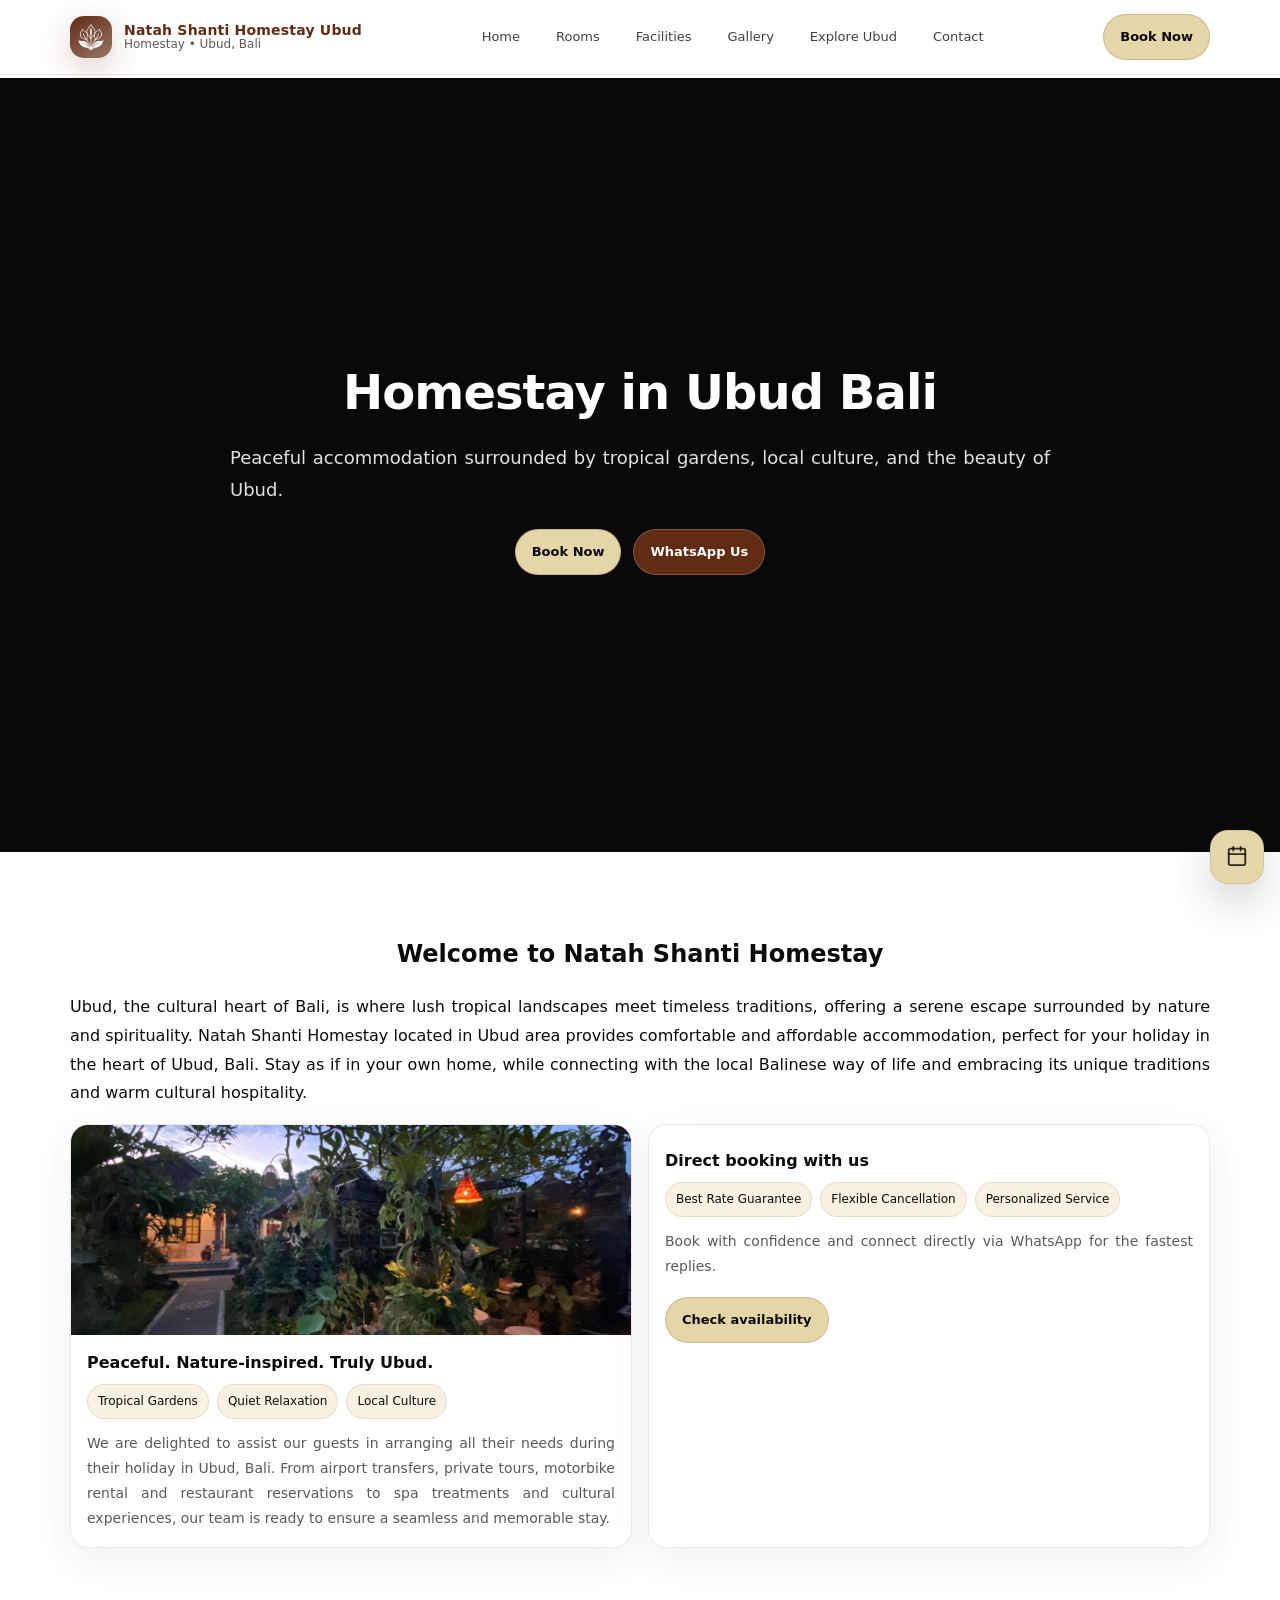
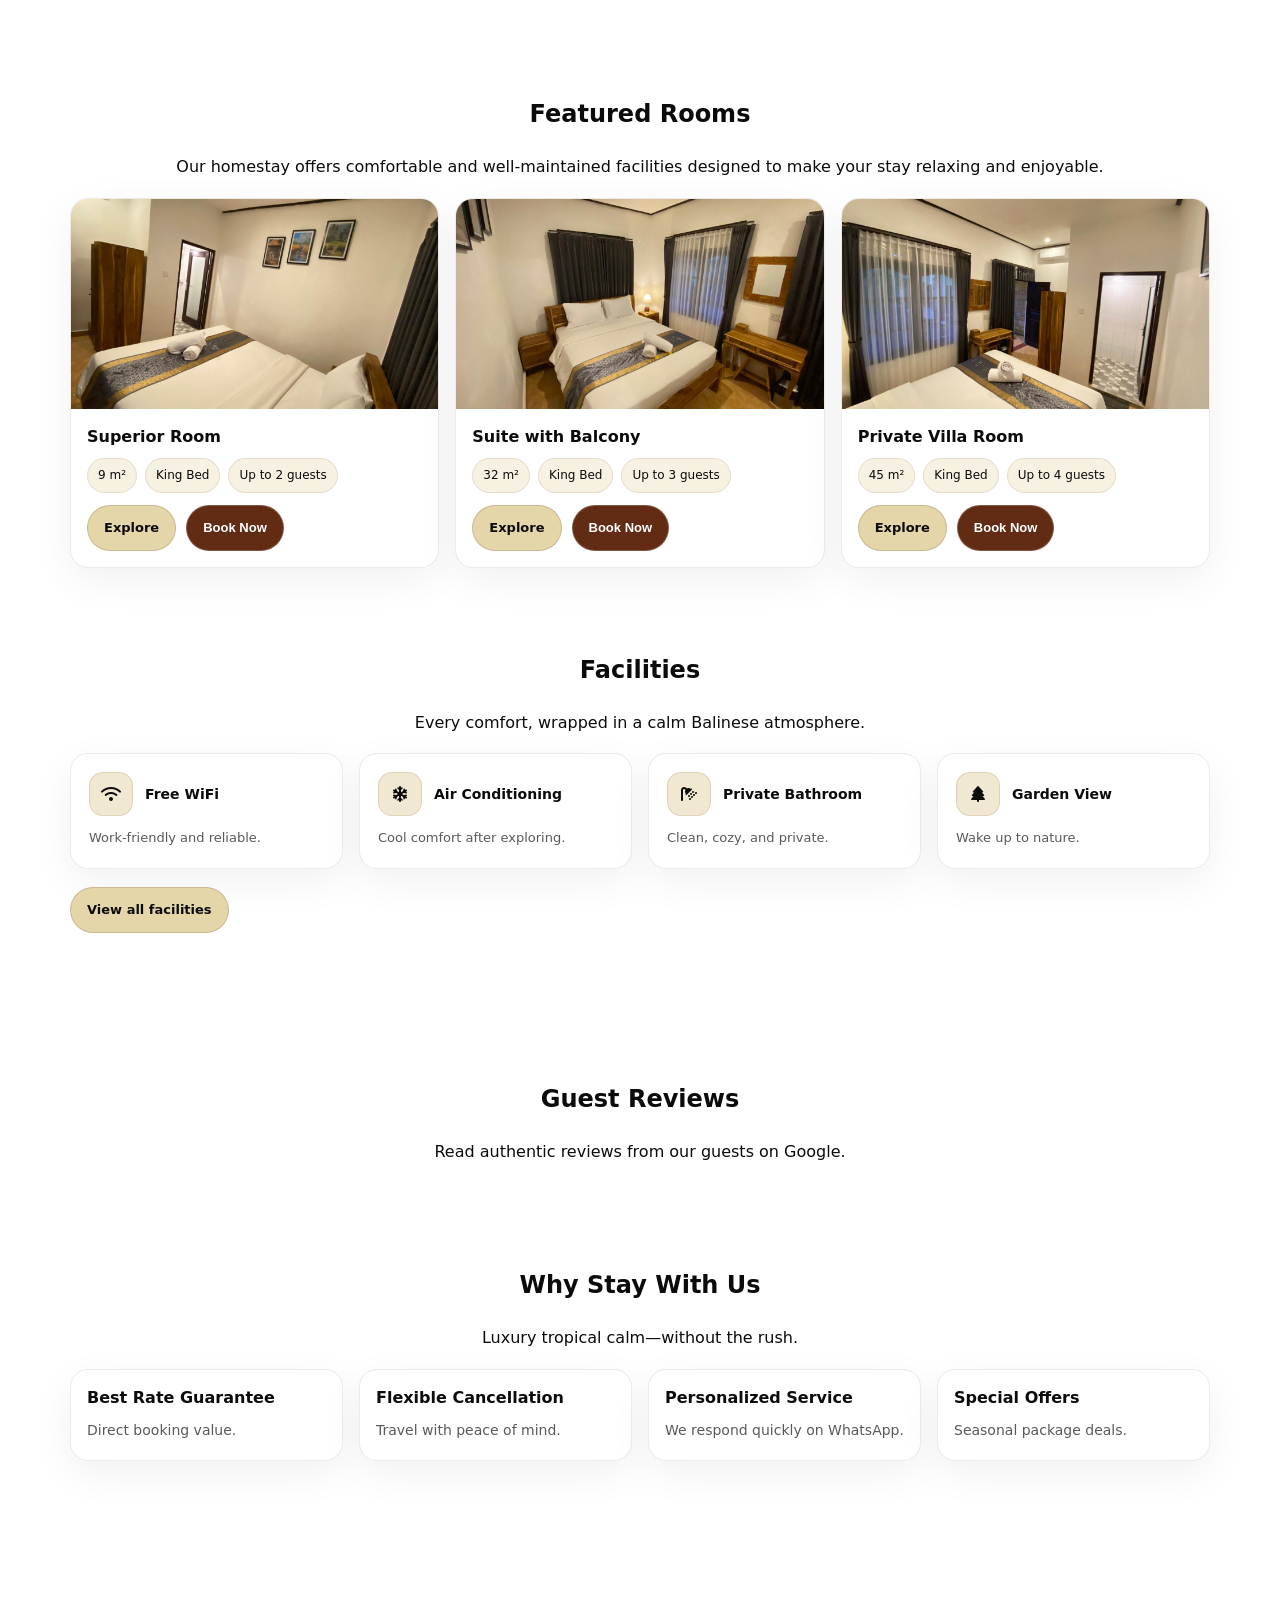
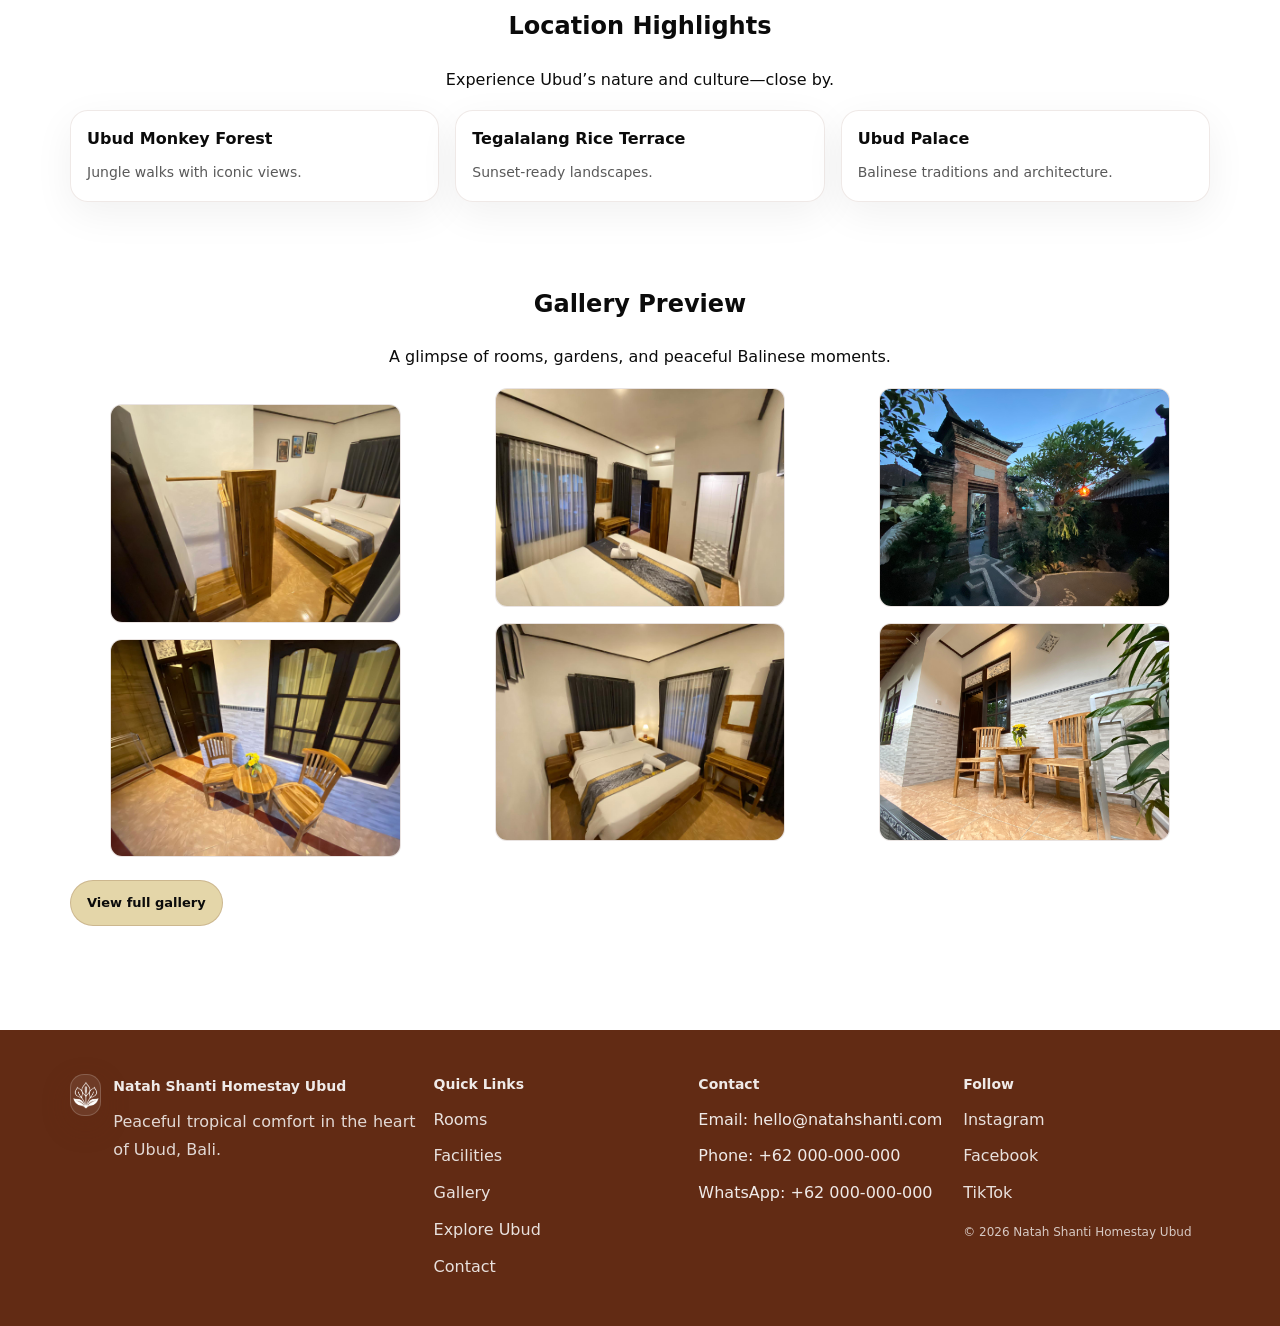
==== index.html @ b5ecc5eb "Fresh deploy" ====
<!doctype html>
<html lang="en">
  <head>
    <meta charset="utf-8" />
    <meta name="viewport" content="width=device-width, initial-scale=1" />
    <title>Natah Shanti Homestay Ubud | Authentic Balinese Hospitality</title>
    <meta name="description" content="Experience authentic Balinese hospitality in the heart of Ubud. Peaceful accommodation surrounded by tropical gardens and local culture." />
    <meta property="og:title" content="Natah Shanti Homestay Ubud" />
    <meta property="og:description" content="Peaceful homestay surrounded by tropical gardens in Ubud, Bali." />
    <meta property="og:type" content="website" />

    <link rel="stylesheet" href="css/styles.css" />
    <link rel="preconnect" href="https://fonts.googleapis.com" />

    <!-- Icon Library -->
    <link rel="stylesheet" href="https://cdnjs.cloudflare.com/ajax/libs/font-awesome/6.7.2/css/all.min.css" />

    <!-- TODO: set canonical + real OG image when available -->
    <!-- meta youtube -->
    <meta name="referrer" content="origin-when-cross-origin" />
  </head>

  <body data-whatsapp-phone="">
    <!-- Set WhatsApp phone as countrycode without +, e.g. 628123456789 -->
    <script>
      // Helper: store WhatsApp phone on <html> for JS
      document.documentElement.setAttribute("data-whatsapp-phone", "");
    </script>

    <header class="site-header">
      <div class="container">
        <div class="navbar">
          <a class="brand" href="index.html" aria-label="Natah Shanti Homestay Ubud">
            <span class="brand-mark" aria-hidden="true">
              <img src="assets/images/logo.png" alt="Logo" width="28" height="28" />
            </span>
            <span class="brand-title">
              <strong>Natah Shanti Homestay Ubud</strong>
              <span>Homestay • Ubud, Bali</span>
            </span>
          </a>

          <nav class="nav-links" aria-label="Primary navigation">
            <a href="index.html" data-nav-link>Home</a>
            <a href="rooms.html" data-nav-link>Rooms</a>
            <a href="facilities.html" data-nav-link>Facilities</a>
            <a href="gallery.html" data-nav-link>Gallery</a>
            <a href="explore-ubud.html" data-nav-link>Explore Ubud</a>
            <a href="contact.html" data-nav-link>Contact</a>
          </nav>

          <div class="nav-cta">
            <a class="btn btn-primary" href="contact.html" data-nav-link>Book Now</a>
            <button class="hamburger" data-hamburger aria-label="Open menu"><span></span><span></span><span></span></button>
          </div>
        </div>
      </div>

      <div class="mobile-drawer" data-drawer aria-hidden="true">
        <div class="container">
          <div class="drawer-inner">
            <a href="rooms.html" data-nav-link>Rooms</a>
            <a href="facilities.html" data-nav-link>Facilities</a>
            <a href="gallery.html" data-nav-link>Gallery</a>
            <a href="explore-ubud.html" data-nav-link>Explore Ubud</a>
            <a href="contact.html" data-nav-link>Contact</a>
            <a href="index.html" data-nav-link>Home</a>
          </div>
        </div>
      </div>
    </header>

    <main>
      <!-- HERO (YouTube full-screen embed) -->
      <section class="hero" aria-label="Hero">
        <div class="hero-media" aria-hidden="true">
          <iframe
            class="hero-video"
            src="https://www.youtube.com/embed/20uNfGImnJo?autoplay=1&mute=1&loop=1&playlist=20uNfGImnJo&controls=0&modestbranding=1&rel=0&playsinline=1"
            title="Natah Shanti Homestay Ubud"
            allow="accelerometer; autoplay; clipboard-write; encrypted-media; gyroscope; picture-in-picture"
            allowfullscreen
            referrerpolicy="strict-origin-when-cross-origin"
          >
          </iframe>
        </div>
        <div class="hero-overlay"></div>
        <div class="container hero-content">
          <h1>Homestay in Ubud Bali</h1>
          <p>Peaceful accommodation surrounded by tropical gardens, local culture, and the beauty of Ubud.</p>
          <div class="hero-actions">
            <a class="btn btn-primary" href="#" data-book-now>Book Now</a>
            <a class="btn btn-forest" href="#" data-whatsapp-btn data-wa-message="Hello Natah Shanti Homestay Ubud! I would like to book a stay in Ubud.">WhatsApp Us</a>
          </div>
        </div>
      </section>

      <section class="section" id="welcome">
        <div class="container">
          <h1 style="text-align: center">Welcome to Natah Shanti Homestay</h1>
          <p>
            Ubud, the cultural heart of Bali, is where lush tropical landscapes meet timeless traditions, offering a serene escape surrounded by nature and spirituality. Natah Shanti Homestay located in Ubud area provides comfortable and
            affordable accommodation, perfect for your holiday in the heart of Ubud, Bali. Stay as if in your own home, while connecting with the local Balinese way of life and embracing its unique traditions and warm cultural hospitality.
          </p>

          <div class="cards-grid">
            <article class="card" style="grid-column: span 6">
              <div class="card-media">
                <img loading="lazy" alt="Tropical garden atmosphere" src="assets/images/home/welcome-1.jpg" onerror="this.style.display = 'none'" />
              </div>
              <div class="card-body">
                <h3>Peaceful. Nature-inspired. Truly Ubud.</h3>
                <div class="meta-row">
                  <span class="pill">Tropical Gardens</span>
                  <span class="pill">Quiet Relaxation</span>
                  <span class="pill">Local Culture</span>
                </div>
                <p style="margin: 0; color: var(--muted); font-size: 14px">
                  We are delighted to assist our guests in arranging all their needs during their holiday in Ubud, Bali. From airport transfers, private tours, motorbike rental and restaurant reservations to spa treatments and cultural
                  experiences, our team is ready to ensure a seamless and memorable stay.
                </p>
              </div>
            </article>
            <article class="card" style="grid-column: span 6">
              <div class="card-body" style="padding-top: 24px">
                <h3>Direct booking with us</h3>
                <div class="meta-row">
                  <span class="pill">Best Rate Guarantee</span>
                  <span class="pill">Flexible Cancellation</span>
                  <span class="pill">Personalized Service</span>
                </div>
                <p style="margin: 0; color: var(--muted); font-size: 14px">Book with confidence and connect directly via WhatsApp for the fastest replies.</p>
                <div style="height: 18px"></div>
                <a class="btn btn-primary" href="#" data-book-now>Check availability</a>
              </div>
            </article>
          </div>
        </div>
      </section>

      <section class="section" id="rooms-preview">
        <div class="container">
          <h2 style="text-align: center">Featured Rooms</h2>
          <p style="text-align: center">Our homestay offers comfortable and well-maintained facilities designed to make your stay relaxing and enjoyable.</p>

          <div class="cards-grid">
            <article class="card">
              <div class="card-media">
                <img loading="lazy" alt="Garden room" src="assets/images/rooms/room-1.jpg" onerror="this.style.display = 'none'" />
              </div>
              <div class="card-body">
                <h3>Superior Room</h3>
                <div class="meta-row">
                  <span class="pill">9 m²</span>
                  <span class="pill">King Bed</span>
                  <span class="pill">Up to 2 guests</span>
                </div>
                <div class="card-actions">
                  <a class="btn btn-primary" href="rooms.html">Explore</a>
                  <button class="btn btn-forest" type="button" data-book-now data-room="Garden Room">Book Now</button>
                </div>
              </div>
            </article>

            <article class="card">
              <div class="card-media">
                <img loading="lazy" alt="Balcony suite" src="assets/images/rooms/room-2.jpg" onerror="this.style.display = 'none'" />
              </div>
              <div class="card-body">
                <h3>Suite with Balcony</h3>
                <div class="meta-row">
                  <span class="pill">32 m²</span>
                  <span class="pill">King Bed</span>
                  <span class="pill">Up to 3 guests</span>
                </div>
                <div class="card-actions">
                  <a class="btn btn-primary" href="rooms.html">Explore</a>
                  <button class="btn btn-forest" type="button" data-book-now data-room="Suite with Balcony">Book Now</button>
                </div>
              </div>
            </article>

            <article class="card">
              <div class="card-media">
                <img loading="lazy" alt="Villa room" src="assets/images/rooms/room-3.jpg" onerror="this.style.display = 'none'" />
              </div>
              <div class="card-body">
                <h3>Private Villa Room</h3>
                <div class="meta-row">
                  <span class="pill">45 m²</span>
                  <span class="pill">King Bed</span>
                  <span class="pill">Up to 4 guests</span>
                </div>
                <div class="card-actions">
                  <a class="btn btn-primary" href="rooms.html">Explore</a>
                  <button class="btn btn-forest" type="button" data-book-now data-room="Private Villa Room">Book Now</button>
                </div>
              </div>
            </article>
          </div>
        </div>
      </section>

      <section class="section" style="padding-top: 0" id="facilities-preview">
        <div class="container">
          <h2 style="text-align: center">Facilities</h2>
          <p style="text-align: center">Every comfort, wrapped in a calm Balinese atmosphere.</p>

          <div class="cards-grid">
            <div class="icon-card">
              <div class="icon-top">
                <span class="icon-badge">
                  <i class="fa-solid fa-wifi"></i>
                </span>
                <h3>Free WiFi</h3>
              </div>
              <p>Work-friendly and reliable.</p>
            </div>
            <div class="icon-card">
              <div class="icon-top">
                <span class="icon-badge">
                  <i class="fa-solid fa-snowflake"></i>
                </span>
                <h3>Air Conditioning</h3>
              </div>
              <p>Cool comfort after exploring.</p>
            </div>
            <div class="icon-card">
              <div class="icon-top">
                <span class="icon-badge">
                  <i class="fa-solid fa-shower"></i>
                </span>
                <h3>Private Bathroom</h3>
              </div>
              <p>Clean, cozy, and private.</p>
            </div>
            <div class="icon-card">
              <div class="icon-top">
                <span class="icon-badge">
                  <i class="fa-solid fa-tree"></i>
                </span>
                <h3>Garden View</h3>
              </div>
              <p>Wake up to nature.</p>
            </div>
          </div>
          <div style="height: 18px"></div>
          <a class="btn btn-primary" href="facilities.html">View all facilities</a>
        </div>
      </section>

      <section class="section" id="reviews">
        <div class="container">
          <h2 style="text-align: center">Guest Reviews</h2>
          <p style="text-align: center">Read authentic reviews from our guests on Google.</p>

          <!-- Elfsight Google Reviews -->
          <div class="elfsight-app-58dc2064-11b6-4c6b-b9e9-8fddac73e00d" data-elfsight-app-lazy></div>
        </div>
      </section>

      <script src="https://elfsightcdn.com/platform.js" async></script>

      <section class="section" style="padding-top: 0">
        <div class="container">
          <h2 style="text-align: center">Why Stay With Us</h2>
          <p style="text-align: center">Luxury tropical calm—without the rush.</p>

          <div class="cards-grid">
            <div class="card" style="grid-column: span 3">
              <div class="card-body">
                <h3>Best Rate Guarantee</h3>
                <p style="margin: 0; color: var(--muted); font-size: 14px">Direct booking value.</p>
              </div>
            </div>
            <div class="card" style="grid-column: span 3">
              <div class="card-body">
                <h3>Flexible Cancellation</h3>
                <p style="margin: 0; color: var(--muted); font-size: 14px">Travel with peace of mind.</p>
              </div>
            </div>
            <div class="card" style="grid-column: span 3">
              <div class="card-body">
                <h3>Personalized Service</h3>
                <p style="margin: 0; color: var(--muted); font-size: 14px">We respond quickly on WhatsApp.</p>
              </div>
            </div>
            <div class="card" style="grid-column: span 3">
              <div class="card-body">
                <h3>Special Offers</h3>
                <p style="margin: 0; color: var(--muted); font-size: 14px">Seasonal package deals.</p>
              </div>
            </div>
          </div>
        </div>
      </section>

      <section class="section" id="location-highlights">
        <div class="container">
          <h2 style="text-align: center">Location Highlights</h2>
          <p style="text-align: center">Experience Ubud’s nature and culture—close by.</p>

          <div class="cards-grid">
            <div class="card" style="grid-column: span 4">
              <div class="card-body">
                <h3>Ubud Monkey Forest</h3>
                <p style="margin: 0; color: var(--muted); font-size: 14px">Jungle walks with iconic views.</p>
              </div>
            </div>
            <div class="card" style="grid-column: span 4">
              <div class="card-body">
                <h3>Tegalalang Rice Terrace</h3>
                <p style="margin: 0; color: var(--muted); font-size: 14px">Sunset-ready landscapes.</p>
              </div>
            </div>
            <div class="card" style="grid-column: span 4">
              <div class="card-body">
                <h3>Ubud Palace</h3>
                <p style="margin: 0; color: var(--muted); font-size: 14px">Balinese traditions and architecture.</p>
              </div>
            </div>
          </div>
        </div>
      </section>

      <section class="section" style="padding-top: 0" id="gallery-preview">
        <div class="container">
          <h2 style="text-align: center">Gallery Preview</h2>
          <p style="text-align: center">A glimpse of rooms, gardens, and peaceful Balinese moments.</p>

          <div class="masonry">
            <figure class="masonry-item"><img loading="lazy" alt="Garden" src="assets/images/gallery/g1.jpg" onerror="this.style.display = 'none'" /></figure>
            <figure class="masonry-item"><img loading="lazy" alt="Room interior" src="assets/images/gallery/g2.jpg" onerror="this.style.display = 'none'" /></figure>
            <figure class="masonry-item"><img loading="lazy" alt="Balinese exterior" src="assets/images/gallery/g3.jpg" onerror="this.style.display = 'none'" /></figure>
            <figure class="masonry-item"><img loading="lazy" alt="Local culture" src="assets/images/gallery/g4.jpg" onerror="this.style.display = 'none'" /></figure>
            <figure class="masonry-item"><img loading="lazy" alt="Nature view" src="assets/images/gallery/g5.jpg" onerror="this.style.display = 'none'" /></figure>
            <figure class="masonry-item"><img loading="lazy" alt="Guest experience" src="assets/images/gallery/g6.jpg" onerror="this.style.display = 'none'" /></figure>
          </div>
          <div style="height: 18px"></div>
          <a class="btn btn-primary" href="gallery.html">View full gallery</a>
        </div>
      </section>
    </main>

    <!-- Sticky Book Now + WhatsApp -->
    <div class="sticky-book" aria-label="Quick booking actions">
      <div class="fab-label" style="display: none">Book Now</div>
      <button class="fab" type="button" aria-label="Book Now" onclick="document.querySelector('[data-book-now]')?.click()">
        <!-- calendar icon -->
        <svg width="22" height="22" viewBox="0 0 24 24" fill="none" stroke="rgba(11,11,11,.85)" stroke-width="2" stroke-linecap="round" stroke-linejoin="round">
          <rect x="3" y="4" width="18" height="18" rx="2" ry="2"></rect>
          <line x1="16" y1="2" x2="16" y2="6"></line>
          <line x1="8" y1="2" x2="8" y2="6"></line>
          <line x1="3" y1="10" x2="21" y2="10"></line>
        </svg>
      </button>
    </div>

    <!-- Booking Modal -->
    <div class="modal" data-book-modal>
      <div class="modal-card" role="dialog" aria-modal="true" aria-label="Booking form">
        <div class="modal-head">
          <strong>Book Your Stay</strong>
          <button class="modal-close" type="button" data-book-close aria-label="Close booking form">✕</button>
        </div>
        <div class="modal-body">
          <p style="margin-top: 0; color: var(--muted); font-size: 14px">Reservation request form. Submitting will open WhatsApp with your details.</p>
          <div style="font-weight: 900; color: var(--brand-forest); margin-bottom: 10px">Room: <span data-book-room>—</span></div>
          <form class="form" data-book-form>
            <div class="field">
              <label for="name">Name</label>
              <input id="name" name="name" type="text" placeholder="Your name" required />
            </div>
            <div class="field">
              <label for="guests">Guests</label>
              <select id="guests" name="guests" required>
                <option value="1">1 guest</option>
                <option value="2" selected>2 guests</option>
                <option value="3">3 guests</option>
                <option value="4">4 guests</option>
              </select>
            </div>
            <div class="field">
              <label for="checkin">Check-in</label>
              <input id="checkin" name="checkin" type="date" required />
            </div>
            <div class="field">
              <label for="checkout">Check-out</label>
              <input id="checkout" name="checkout" type="date" required />
            </div>
            <div class="field" style="grid-column: 1/-1">
              <label for="note">Note (optional)</label>
              <textarea id="note" name="note" placeholder="Any preferences or questions?"></textarea>
            </div>
            <div class="form-actions">
              <button class="btn btn-primary" type="submit">Send via WhatsApp</button>
              <a class="btn btn-forest" href="contact.html">Contact details</a>
            </div>
          </form>
        </div>
      </div>
    </div>

    <!-- Lightbox (for gallery) -->
    <div class="lightbox" data-lightbox>
      <div class="lightbox-inner">
        <img alt="Expanded gallery image" src="" />
      </div>
    </div>

    <footer class="site-footer">
      <div class="container">
        <div class="footer-grid">
          <div>
            <div class="footer-brand">
              <span class="brand-mark" aria-hidden="true" style="background: rgba(255, 255, 255, 0.08); border: 1px solid rgba(255, 255, 255, 0.18)">
                <img src="assets/images/logo.png" alt="Logo" width="28" height="28" />
              </span>
              <div>
                <h3 style="margin-top: 2px">Natah Shanti Homestay Ubud</h3>
                <p>Peaceful tropical comfort in the heart of Ubud, Bali.</p>
              </div>
            </div>
          </div>

          <div>
            <h3>Quick Links</h3>
            <p style="margin: 0; display: flex; flex-direction: column; gap: 8px">
              <a href="rooms.html">Rooms</a>
              <a href="facilities.html">Facilities</a>
              <a href="gallery.html">Gallery</a>
              <a href="explore-ubud.html">Explore Ubud</a>
              <a href="contact.html">Contact</a>
            </p>
          </div>

          <div>
            <h3>Contact</h3>
            <p style="margin: 0; display: flex; flex-direction: column; gap: 8px">
              <span>Email: hello@natahshanti.com</span>
              <span>Phone: +62 000-000-000</span>
              <span>WhatsApp: +62 000-000-000</span>
            </p>
          </div>

          <div>
            <h3>Follow</h3>
            <p style="margin: 0; display: flex; flex-direction: column; gap: 8px">
              <a href="#">Instagram</a>
              <a href="#">Facebook</a>
              <a href="#">TikTok</a>
            </p>
            <p style="margin-top: 14px; color: rgba(255, 255, 255, 0.75); font-size: 12px">© <span id="year"></span> Natah Shanti Homestay Ubud</p>
          </div>
        </div>
      </div>
    </footer>

    <script>
      document.getElementById("year").textContent = new Date().getFullYear();
    </script>
    <script src="js/main.js" defer></script>
  </body>
</html>
---- css/styles.css ----
/* Natah Shanti Homestay Ubud - Tropical Balinese Theme */

:root {
  --brand-forest: #622b14;
  --brand-sand: #e4d6a9;
  --bg: #ffffff;
  --text: #0b0b0b;
  --muted: rgba(11, 11, 11, 0.68);
  --card: rgba(255, 255, 255, 0.86);
  --shadow: 0 18px 60px rgba(0, 0, 0, 0.1);
  --radius: 18px;
  --radius-sm: 12px;
  --max: 1180px;
  --focus: 0 0 0 4px rgba(228, 214, 169, 0.45);
}

* {
  box-sizing: border-box;
}
html,
body {
  height: 100%;
}
body {
  margin: 0;
  font-family:
    ui-sans-serif,
    system-ui,
    -apple-system,
    Segoe UI,
    Roboto,
    Helvetica,
    Arial,
    "Apple Color Emoji",
    "Segoe UI Emoji";
  color: var(--text);
  background: var(--bg);
  line-height: 1.55;
}

a {
  color: inherit;
  text-decoration: none;
}
img {
  max-width: 100%;
  display: block;
}

.container {
  width: 100%;
  max-width: var(--max);
  margin: 0 auto;
  padding: 0 20px;
}

p {
  text-align: justify;
  line-height: 1.8;
}

/* Top nav */
.site-header {
  position: fixed;
  inset: 0 0 auto 0;
  z-index: 50;
  background: rgba(255, 255, 255, 0.75);
  backdrop-filter: blur(10px);
  border-bottom: 1px solid rgba(98, 43, 20, 0.12);
}
.navbar {
  display: flex;
  align-items: center;
  justify-content: space-between;
  gap: 16px;
  padding: 14px 0;
}
.brand {
  display: flex;
  align-items: center;
  gap: 12px;
}
.brand-mark {
  width: 42px;
  height: 42px;
  border-radius: 14px;
  background: linear-gradient(145deg, rgba(98, 43, 20, 1), rgba(98, 43, 20, 0.65));
  display: grid;
  place-items: center;
  box-shadow: 0 10px 30px rgba(98, 43, 20, 0.22);
}
.brand-mark svg {
  fill: #fff;
}
.brand-title {
  display: flex;
  flex-direction: column;
  line-height: 1.1;
}
.brand-title strong {
  color: var(--brand-forest);
  font-size: 14px;
  letter-spacing: 0.2px;
}
.brand-title span {
  font-size: 12px;
  color: var(--muted);
}

.nav-links {
  display: flex;
  gap: 16px;
  align-items: center;
}
.nav-links a {
  font-size: 13px;
  color: rgba(11, 11, 11, 0.78);
  padding: 10px 10px;
  border-radius: 999px;
  transition:
    background 0.2s ease,
    color 0.2s ease;
}
.nav-links a:hover {
  background: rgba(228, 214, 169, 0.35);
  color: var(--brand-forest);
}

.nav-cta {
  display: flex;
  align-items: center;
  gap: 10px;
}
.btn {
  display: inline-flex;
  align-items: center;
  justify-content: center;
  gap: 10px;
  padding: 12px 16px;
  border-radius: 999px;
  font-weight: 700;
  font-size: 13px;
  border: 1px solid rgba(0, 0, 0, 0.08);
  background: rgba(255, 255, 255, 0.8);
  transition:
    transform 0.12s ease,
    box-shadow 0.2s ease,
    background 0.2s ease;
}
.btn:focus {
  outline: none;
  box-shadow: var(--focus);
}
.btn:hover {
  transform: translateY(-1px);
  box-shadow: 0 16px 40px rgba(0, 0, 0, 0.1);
}
.btn-primary {
  background: var(--brand-sand);
  border-color: rgba(98, 43, 20, 0.18);
}
.btn-primary:hover {
  background: #e8ddb8;
}
.btn-forest {
  background: var(--brand-forest);
  color: #fff;
  border-color: rgba(255, 255, 255, 0.2);
}
.btn-forest:hover {
  background: #4f2310;
}

.hamburger {
  display: none;
  background: transparent;
  border: none;
  padding: 10px;
}
.hamburger span {
  display: block;
  width: 22px;
  height: 2px;
  background: rgba(11, 11, 11, 0.75);
  margin: 5px 0;
  border-radius: 999px;
}

/* Mobile menu */
.mobile-drawer {
  display: none;
  padding: 0 20px 16px;
}
.mobile-drawer .drawer-inner {
  border: 1px solid rgba(98, 43, 20, 0.12);
  background: rgba(255, 255, 255, 0.9);
  border-radius: var(--radius);
  padding: 12px;
}
.mobile-drawer a {
  display: block;
  padding: 12px 10px;
  border-radius: 12px;
  color: rgba(11, 11, 11, 0.78);
}
.mobile-drawer a:hover {
  background: rgba(228, 214, 169, 0.35);
}

/* Layout spacing */
main {
  padding-top: 78px;
}

/* Hero */
.hero {
  min-height: 86vh;
  position: relative;
  display: grid;
  align-items: center;
  overflow: hidden;
}

.hero-video {
  position: absolute;
  top: 50%;
  left: 50%;
  width: 177.78vh;
  height: 56.25vw;
  min-width: 100%;
  min-height: 100%;
  transform: translate(-50%, -50%);
  border: 0;
  pointer-events: none;
}
.hero-media {
  position: absolute;
  inset: 0;
  z-index: 0;
  background: #111;
}
.hero-media img,
.hero-media .hero-slide-bg {
  width: 100%;
  height: 100%;
  object-fit: cover;
}
.hero-overlay {
  position: absolute;
  inset: 0;
  background: rgba(0, 0, 0, 0.42);
  z-index: 1;
}
.hero-content {
  position: relative;
  z-index: 2;
  text-align: center;
  padding: 40px 0;
}
.hero-content h1 {
  color: #fff;
  font-size: clamp(26px, 4.1vw, 48px);
  margin: 0 0 12px;
  letter-spacing: -0.02em;
}
.hero-content p {
  color: rgba(255, 255, 255, 0.88);
  font-size: clamp(14px, 1.7vw, 18px);
  max-width: 820px;
  margin: 0 auto 22px;
}
.hero-actions {
  display: flex;
  justify-content: center;
  gap: 12px;
  flex-wrap: wrap;
}

/* Carousel UI */
.hero-carousel {
  width: 100%;
  height: 100%;
  position: absolute;
  inset: 0;
  z-index: 0;
}
.hero-slide {
  position: absolute;
  inset: 0;
  opacity: 0;
  transition: opacity 900ms ease;
}
.hero-slide.is-active {
  opacity: 1;
}
.hero-slide-bg {
  position: absolute;
  inset: 0;
}

.carousel-nav {
  position: absolute;
  inset: 0;
  z-index: 3;
  pointer-events: none;
}
.carousel-arrow {
  pointer-events: auto;
  position: absolute;
  top: 50%;
  transform: translateY(-50%);
  width: 44px;
  height: 44px;
  border-radius: 999px;
  border: 1px solid rgba(255, 255, 255, 0.35);
  background: rgba(0, 0, 0, 0.25);
  color: #fff;
  display: grid;
  place-items: center;
  cursor: pointer;
}
.carousel-arrow:hover {
  background: rgba(0, 0, 0, 0.4);
}
.carousel-arrow:focus {
  outline: none;
  box-shadow: 0 0 0 4px rgba(255, 255, 255, 0.22);
}
.carousel-arrow.prev {
  left: 18px;
}
.carousel-arrow.next {
  right: 18px;
}

.carousel-dots {
  position: absolute;
  bottom: 18px;
  left: 0;
  right: 0;
  z-index: 3;
  display: flex;
  justify-content: center;
  gap: 8px;
}
.dot {
  width: 10px;
  height: 10px;
  border-radius: 999px;
  background: rgba(255, 255, 255, 0.38);
  border: 1px solid rgba(255, 255, 255, 0.25);
  cursor: pointer;
}
.dot.is-active {
  background: var(--brand-sand);
  border-color: rgba(228, 214, 169, 0.9);
}

/* Content sections */
.section {
  padding: 64px 0;
}
.section-title {
  display: flex;
  align-items: flex-end;
  justify-content: space-between;
  gap: 14px;
  margin-bottom: 18px;
}
.section-title h2 {
  margin: 0;
  font-size: 26px;
  letter-spacing: -0.02em;
}
.section-title p {
  margin: 0;
  color: var(--muted);
  max-width: 520px;
}

.cards-grid {
  display: grid;
  grid-template-columns: repeat(12, 1fr);
  gap: 16px;
}
.card {
  grid-column: span 4;
  background: var(--card);
  border: 1px solid rgba(98, 43, 20, 0.1);
  border-radius: var(--radius);
  overflow: hidden;
  box-shadow: 0 12px 40px rgba(0, 0, 0, 0.06);
}
.card-media {
  height: 210px;
  background: #f2f2f2;
}
.card-media img {
  width: 100%;
  height: 100%;
  object-fit: cover;
}
.card-body {
  padding: 16px;
}
.card-body h3 {
  margin: 0 0 8px;
  font-size: 16px;
}
.meta-row {
  display: flex;
  flex-wrap: wrap;
  gap: 8px;
  margin-bottom: 12px;
}
.pill {
  font-size: 12px;
  padding: 7px 10px;
  border-radius: 999px;
  background: rgba(228, 214, 169, 0.35);
  border: 1px solid rgba(98, 43, 20, 0.1);
}
.card-actions {
  display: flex;
  gap: 10px;
  flex-wrap: wrap;
}

/* Facilities icons */
.icon-card {
  grid-column: span 3;
  padding: 18px;
  background: rgba(255, 255, 255, 0.88);
  border: 1px solid rgba(98, 43, 20, 0.1);
  border-radius: var(--radius);
  box-shadow: 0 12px 40px rgba(0, 0, 0, 0.06);
}
.icon-top {
  display: flex;
  align-items: center;
  gap: 12px;
  margin-bottom: 10px;
}
.icon-badge {
  width: 44px;
  height: 44px;
  border-radius: 14px;
  display: grid;
  place-items: center;
  background: rgba(228, 214, 169, 0.55);
  border: 1px solid rgba(98, 43, 20, 0.12);
}
.icon-card h3 {
  margin: 0;
  font-size: 14px;
}
.icon-card p {
  margin: 0;
  color: var(--muted);
  font-size: 13px;
}

/* Testimonials */
.slider {
  position: relative;
  overflow: hidden;
  border-radius: var(--radius);
  border: 1px solid rgba(98, 43, 20, 0.1);
  background: rgba(255, 255, 255, 0.78);
  box-shadow: 0 12px 40px rgba(0, 0, 0, 0.06);
}
.slider-track {
  display: flex;
  transition: transform 450ms ease;
}
.review {
  min-width: 100%;
  padding: 22px;
}
.review p {
  margin: 0 0 14px;
  font-size: 15px;
  color: rgba(11, 11, 11, 0.86);
}
.stars {
  color: #c09a2b;
  letter-spacing: 1px;
  margin-bottom: 10px;
}
.review .who {
  display: flex;
  align-items: center;
  gap: 12px;
}
.avatar {
  width: 44px;
  height: 44px;
  border-radius: 50%;
  background: rgba(98, 43, 20, 0.12);
  border: 1px solid rgba(98, 43, 20, 0.18);
  display: grid;
  place-items: center;
  font-weight: 800;
}
.review .who strong {
  font-size: 14px;
}
.review .who span {
  color: var(--muted);
  font-size: 12px;
  display: block;
  margin-top: 2px;
}

/* FAQ */
.faq {
  display: grid;
  grid-template-columns: 1fr 1fr;
  gap: 14px;
}
.faq-item {
  border: 1px solid rgba(98, 43, 20, 0.1);
  background: rgba(255, 255, 255, 0.85);
  border-radius: var(--radius);
  overflow: hidden;
}
.faq-q {
  width: 100%;
  text-align: left;
  background: transparent;
  border: none;
  padding: 16px;
  cursor: pointer;
  font-weight: 800;
}
.faq-a {
  padding: 0 16px 16px;
  color: var(--muted);
  display: none;
}
.faq-item.is-open .faq-a {
  display: block;
}

/* Masonry */
.masonry {
  columns: 3;
  column-gap: 14px;
}
.masonry-item {
  break-inside: avoid;
  margin-bottom: 14px;
  border-radius: var(--radius-sm);
  overflow: hidden;
  border: 1px solid rgba(98, 43, 20, 0.1);
  background: #f8f8f8;
}
.masonry-item img {
  width: 100%;
  height: auto;
}

/* Lightbox */
.lightbox {
  position: fixed;
  inset: 0;
  display: none;
  background: rgba(0, 0, 0, 0.75);
  z-index: 100;
}
.lightbox.is-open {
  display: grid;
  place-items: center;
  padding: 20px;
}
.lightbox-inner {
  max-width: 1100px;
  width: 100%;
}
.lightbox img {
  width: 100%;
  height: auto;
  border-radius: var(--radius);
}

/* Footer */
.site-footer {
  background: var(--brand-forest);
  color: rgba(255, 255, 255, 0.9);
  padding: 44px 0;
  margin-top: 40px;
}
.footer-grid {
  display: grid;
  grid-template-columns: 1.4fr 1fr 1fr 1fr;
  gap: 18px;
}
.footer-grid h3 {
  margin: 0 0 10px;
  font-size: 14px;
}
.footer-grid a {
  color: rgba(255, 255, 255, 0.86);
}
.footer-grid a:hover {
  color: #fff;
}
.footer-brand {
  display: flex;
  gap: 12px;
  align-items: flex-start;
}
.footer-brand p {
  margin: 0;
  color: rgba(255, 255, 255, 0.82);
}

/* Forms */
.form {
  display: grid;
  grid-template-columns: 1fr 1fr;
  gap: 12px;
}
.field {
  display: flex;
  flex-direction: column;
  gap: 8px;
}
.field label {
  font-size: 12px;
  color: var(--muted);
  font-weight: 800;
}
.field input,
.field select,
.field textarea {
  padding: 12px 12px;
  border-radius: 14px;
  border: 1px solid rgba(98, 43, 20, 0.14);
  background: rgba(255, 255, 255, 0.92);
  font-size: 14px;
}
.field textarea {
  min-height: 110px;
  resize: vertical;
  grid-column: 1 / -1;
}
.form-actions {
  grid-column: 1 / -1;
  display: flex;
  gap: 12px;
  flex-wrap: wrap;
}

/* Sticky book */
.sticky-book {
  position: fixed;
  right: 16px;
  bottom: 16px;
  z-index: 120;
  display: flex;
  flex-direction: column;
  gap: 10px;
}

.fab {
  width: 54px;
  height: 54px;
  border-radius: 18px;
  border: 1px solid rgba(0, 0, 0, 0.08);
  background: var(--brand-sand);
  box-shadow: 0 16px 40px rgba(0, 0, 0, 0.18);
  display: grid;
  place-items: center;
  cursor: pointer;
}
.fab:focus {
  outline: none;
  box-shadow: var(--focus);
}

.sticky-book .fab-label {
  background: rgba(255, 255, 255, 0.92);
  border: 1px solid rgba(98, 43, 20, 0.12);
  border-radius: 14px;
  padding: 10px 12px;
  font-size: 12px;
  font-weight: 900;
  box-shadow: 0 16px 40px rgba(0, 0, 0, 0.1);
}

/* Modal */
.modal {
  position: fixed;
  inset: 0;
  display: none;
  background: rgba(0, 0, 0, 0.55);
  z-index: 200;
}
.modal.is-open {
  display: grid;
  place-items: center;
  padding: 22px;
}
.modal-card {
  width: min(760px, 100%);
  background: rgba(255, 255, 255, 0.95);
  border-radius: var(--radius);
  border: 1px solid rgba(98, 43, 20, 0.14);
  box-shadow: var(--shadow);
  overflow: hidden;
}
.modal-head {
  display: flex;
  align-items: center;
  justify-content: space-between;
  padding: 16px 16px;
  background: rgba(98, 43, 20, 0.06);
}
.modal-head strong {
  color: var(--brand-forest);
}
.modal-close {
  width: 40px;
  height: 40px;
  border-radius: 14px;
  border: 1px solid rgba(98, 43, 20, 0.12);
  background: rgba(255, 255, 255, 0.9);
  cursor: pointer;
}
.modal-body {
  padding: 16px;
}

/* Reduced motion */
@media (prefers-reduced-motion: reduce) {
  * {
    scroll-behavior: auto !important;
    transition: none !important;
    animation: none !important;
  }
}

/* Responsive */
@media (max-width: 980px) {
  .card {
    grid-column: span 6;
  }
  .icon-card {
    grid-column: span 6;
  }
  .footer-grid {
    grid-template-columns: 1fr 1fr;
  }
  .faq {
    grid-template-columns: 1fr;
  }
  .masonry {
    columns: 2;
  }
}
@media (max-width: 640px) {
  main {
    padding-top: 72px;
  }
  .nav-links {
    display: none;
  }
  .hamburger {
    display: block;
  }
  .mobile-drawer {
    display: block;
  }
  .mobile-drawer[aria-hidden="true"] {
    display: none;
  }
  .card {
    grid-column: span 12;
  }
  .icon-card {
    grid-column: span 12;
  }
  .masonry {
    columns: 1;
  }
  .form {
    grid-template-columns: 1fr;
  }
}
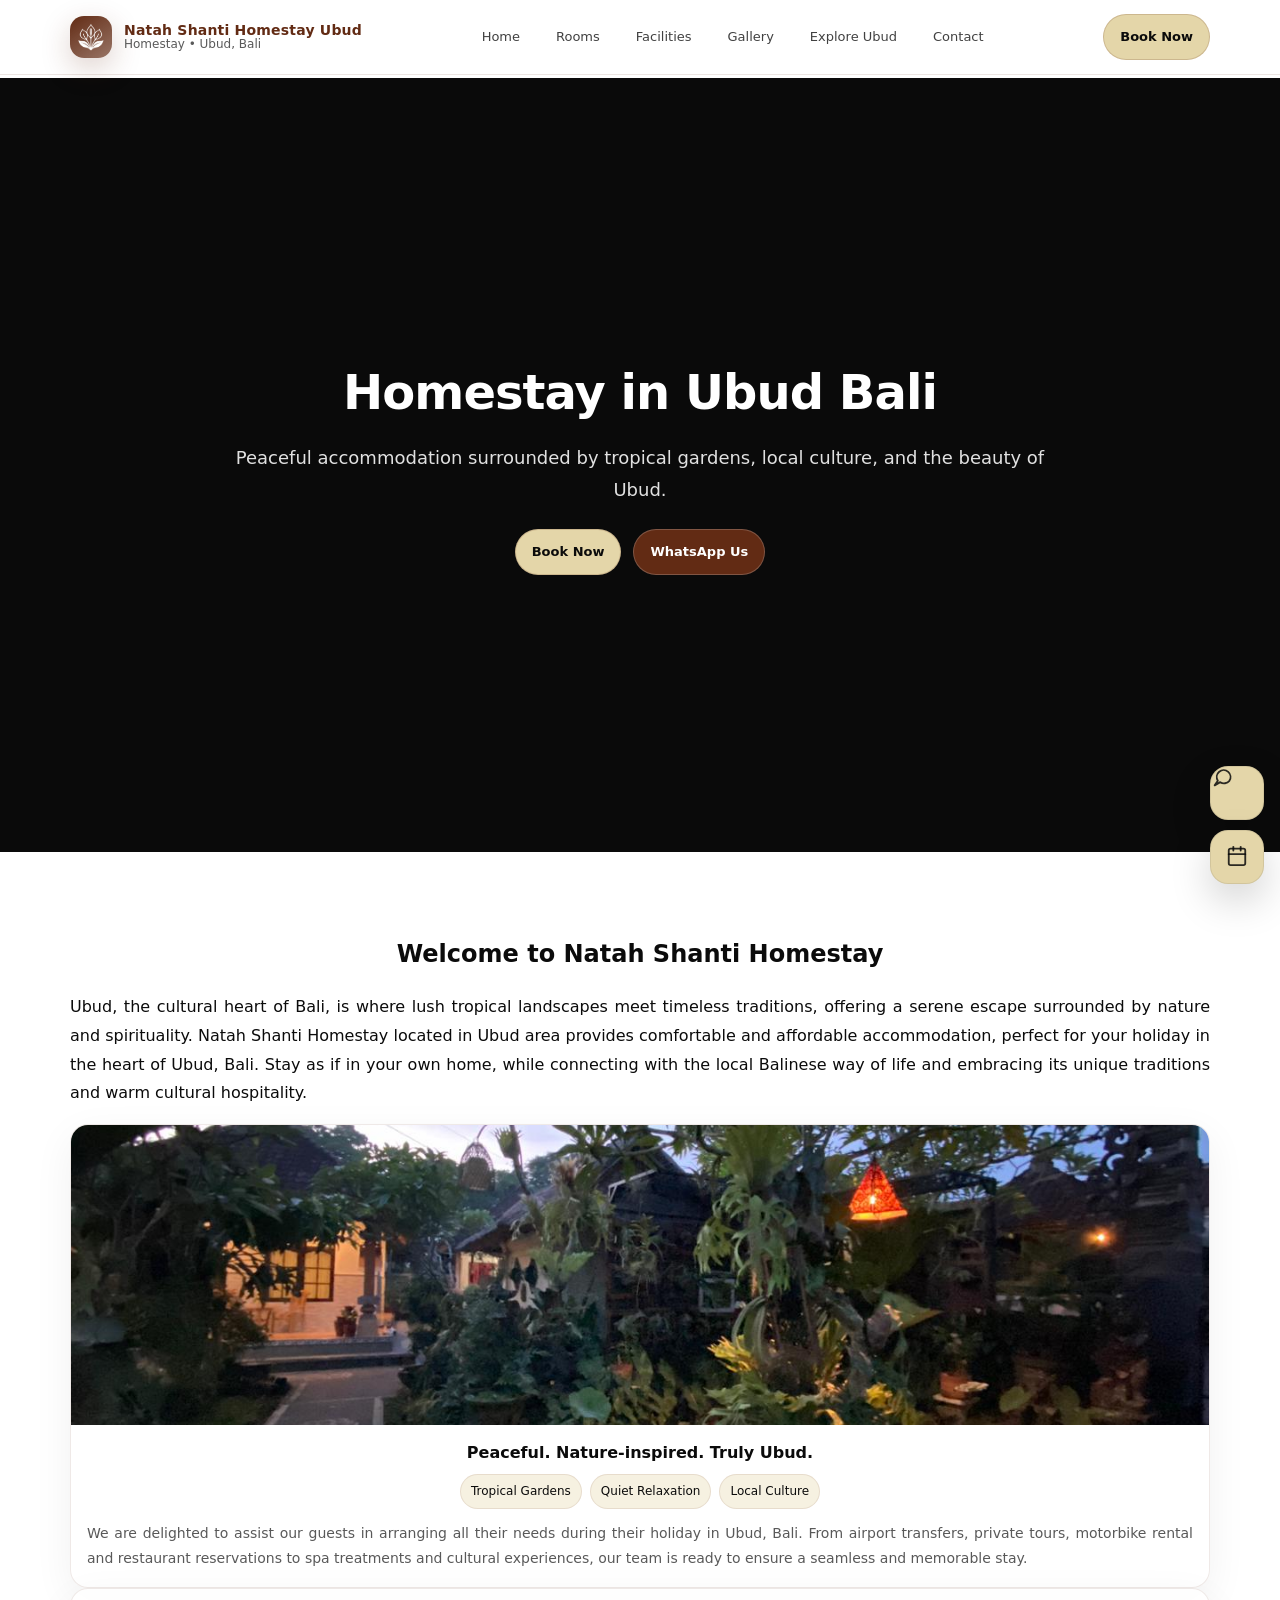
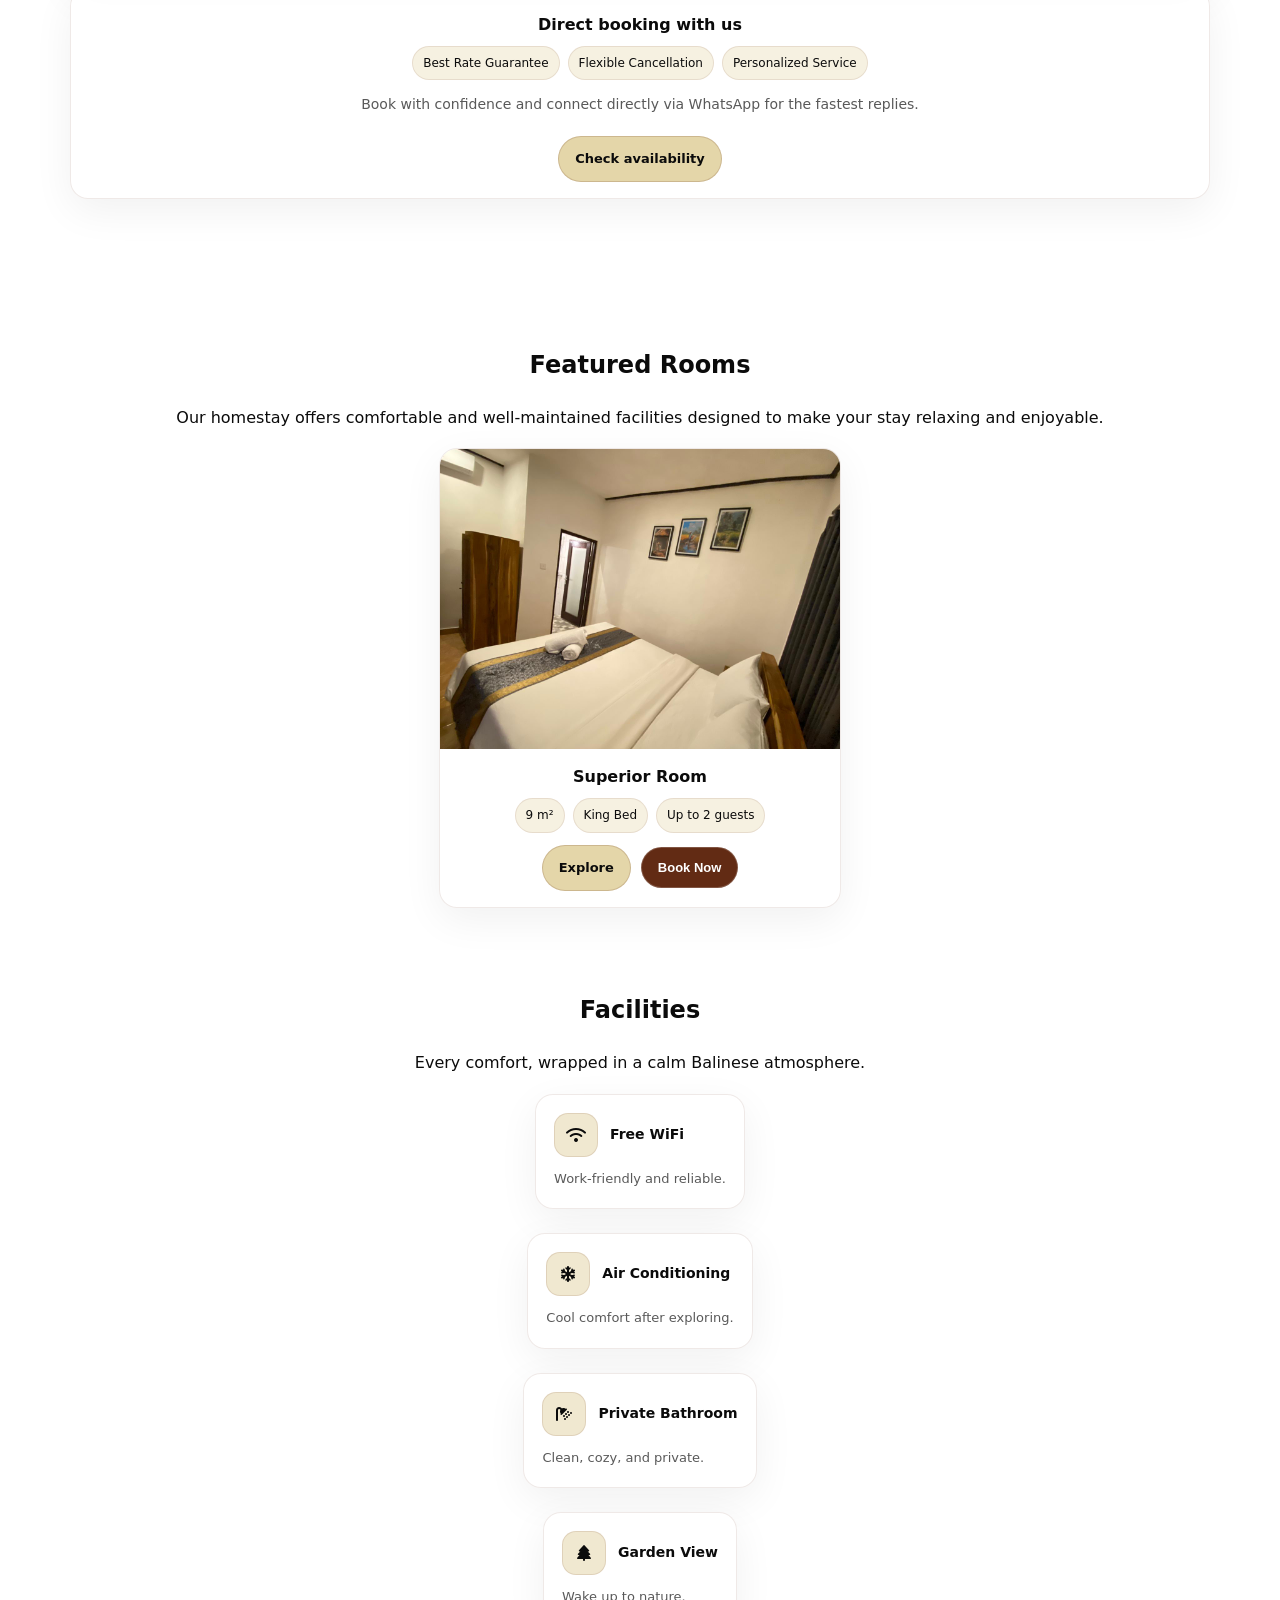
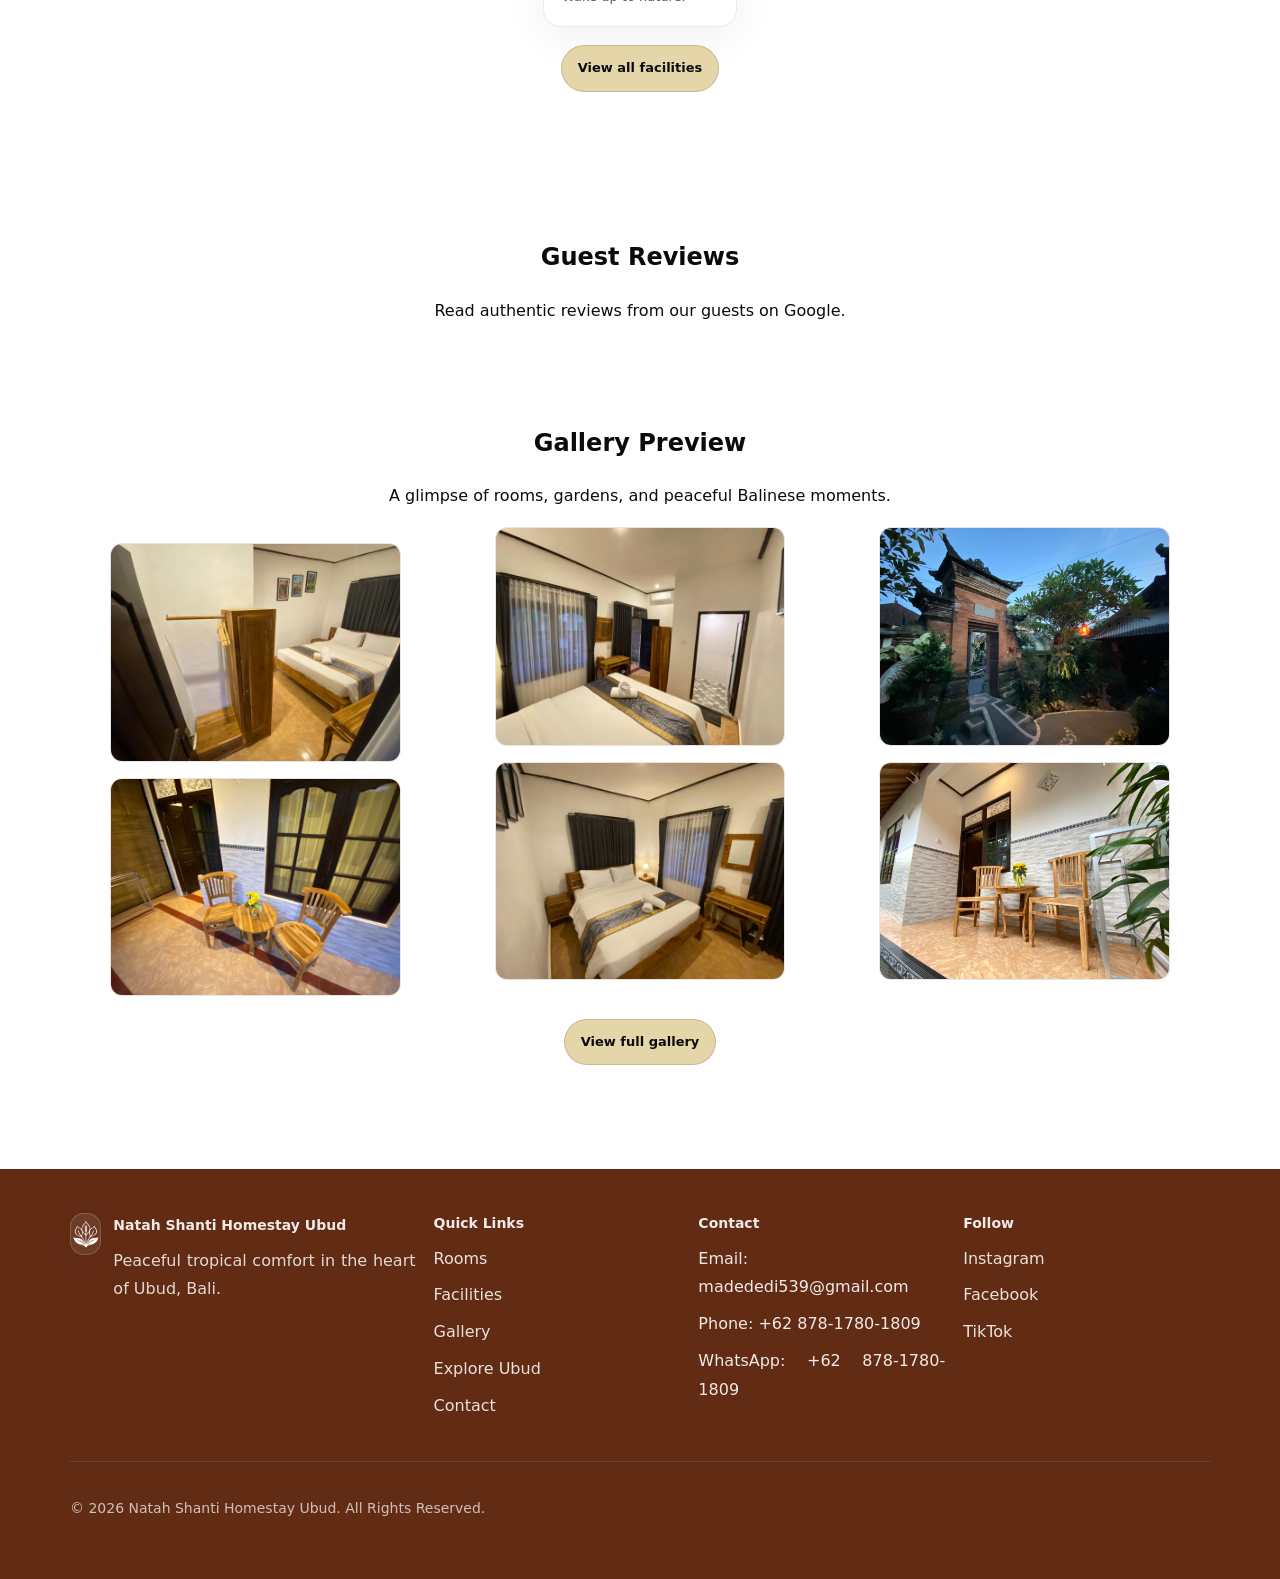
==== commit ecb73325: "Update website content and styling" ====
--- a/index.html
+++ b/index.html
@@ -20,11 +20,11 @@
     <meta name="referrer" content="origin-when-cross-origin" />
   </head>
 
-  <body data-whatsapp-phone="">
+  <body data-whatsapp-phone="082144977772">
     <!-- Set WhatsApp phone as countrycode without +, e.g. 628123456789 -->
     <script>
       // Helper: store WhatsApp phone on <html> for JS
-      document.documentElement.setAttribute("data-whatsapp-phone", "");
+      document.documentElement.setAttribute("data-whatsapp-phone", "6287817801809");
     </script>
 
     <header class="site-header">
@@ -86,8 +86,8 @@
         </div>
         <div class="hero-overlay"></div>
         <div class="container hero-content">
-          <h1>Homestay in Ubud Bali</h1>
-          <p>Peaceful accommodation surrounded by tropical gardens, local culture, and the beauty of Ubud.</p>
+          <h1 style="text-align: center">Homestay in Ubud Bali</h1>
+          <p style="text-align: center">Peaceful accommodation surrounded by tropical gardens, local culture, and the beauty of Ubud.</p>
           <div class="hero-actions">
             <a class="btn btn-primary" href="#" data-book-now>Book Now</a>
             <a class="btn btn-forest" href="#" data-whatsapp-btn data-wa-message="Hello Natah Shanti Homestay Ubud! I would like to book a stay in Ubud.">WhatsApp Us</a>
@@ -103,38 +103,38 @@
             affordable accommodation, perfect for your holiday in the heart of Ubud, Bali. Stay as if in your own home, while connecting with the local Balinese way of life and embracing its unique traditions and warm cultural hospitality.
           </p>
 
-          <div class="cards-grid">
-            <article class="card" style="grid-column: span 6">
-              <div class="card-media">
-                <img loading="lazy" alt="Tropical garden atmosphere" src="assets/images/home/welcome-1.jpg" onerror="this.style.display = 'none'" />
-              </div>
-              <div class="card-body">
-                <h3>Peaceful. Nature-inspired. Truly Ubud.</h3>
-                <div class="meta-row">
-                  <span class="pill">Tropical Gardens</span>
-                  <span class="pill">Quiet Relaxation</span>
-                  <span class="pill">Local Culture</span>
-                </div>
-                <p style="margin: 0; color: var(--muted); font-size: 14px">
-                  We are delighted to assist our guests in arranging all their needs during their holiday in Ubud, Bali. From airport transfers, private tours, motorbike rental and restaurant reservations to spa treatments and cultural
-                  experiences, our team is ready to ensure a seamless and memorable stay.
-                </p>
-              </div>
-            </article>
-            <article class="card" style="grid-column: span 6">
-              <div class="card-body" style="padding-top: 24px">
-                <h3>Direct booking with us</h3>
-                <div class="meta-row">
-                  <span class="pill">Best Rate Guarantee</span>
-                  <span class="pill">Flexible Cancellation</span>
-                  <span class="pill">Personalized Service</span>
-                </div>
-                <p style="margin: 0; color: var(--muted); font-size: 14px">Book with confidence and connect directly via WhatsApp for the fastest replies.</p>
-                <div style="height: 18px"></div>
-                <a class="btn btn-primary" href="#" data-book-now>Check availability</a>
-              </div>
-            </article>
-          </div>
+          <!-- <div class="cards-grid"> -->
+          <article class="card" style="grid-column: span 6">
+            <div class="card-media">
+              <img loading="lazy" alt="Tropical garden atmosphere" src="assets/images/home/welcome-1.jpg" onerror="this.style.display = 'none'" />
+            </div>
+            <div class="card-body">
+              <h3 style="text-align: center">Peaceful. Nature-inspired. Truly Ubud.</h3>
+              <div class="meta-row">
+                <span class="pill">Tropical Gardens</span>
+                <span class="pill">Quiet Relaxation</span>
+                <span class="pill">Local Culture</span>
+              </div>
+              <p style="margin: 0; color: var(--muted); font-size: 14px">
+                We are delighted to assist our guests in arranging all their needs during their holiday in Ubud, Bali. From airport transfers, private tours, motorbike rental and restaurant reservations to spa treatments and cultural
+                experiences, our team is ready to ensure a seamless and memorable stay.
+              </p>
+            </div>
+          </article>
+          <article class="card" style="grid-column: span 6">
+            <div class="card-body" style="padding-top: 24px">
+              <h3>Direct booking with us</h3>
+              <div class="meta-row">
+                <span class="pill">Best Rate Guarantee</span>
+                <span class="pill">Flexible Cancellation</span>
+                <span class="pill">Personalized Service</span>
+              </div>
+              <p style="margin: 0; color: var(--muted); font-size: 14px">Book with confidence and connect directly via WhatsApp for the fastest replies.</p>
+              <div style="height: 18px"></div>
+              <a class="btn btn-primary" href="#" data-book-now>Check availability</a>
+            </div>
+          </article>
+          <!-- </div> -->
         </div>
       </section>
 
@@ -143,60 +143,24 @@
           <h2 style="text-align: center">Featured Rooms</h2>
           <p style="text-align: center">Our homestay offers comfortable and well-maintained facilities designed to make your stay relaxing and enjoyable.</p>
 
-          <div class="cards-grid">
-            <article class="card">
-              <div class="card-media">
+          <div class="cards-grid" style="align-items: center">
+            <article class="card" style="align-items: center">
+              <div class="card-media" style="align-items: center">
                 <img loading="lazy" alt="Garden room" src="assets/images/rooms/room-1.jpg" onerror="this.style.display = 'none'" />
               </div>
-              <div class="card-body">
+              <div class="card-body" style="align-items: center">
                 <h3>Superior Room</h3>
                 <div class="meta-row">
                   <span class="pill">9 m²</span>
                   <span class="pill">King Bed</span>
                   <span class="pill">Up to 2 guests</span>
                 </div>
-                <div class="card-actions">
+                <div class="card-actions" style="align-items: center">
                   <a class="btn btn-primary" href="rooms.html">Explore</a>
                   <button class="btn btn-forest" type="button" data-book-now data-room="Garden Room">Book Now</button>
                 </div>
               </div>
             </article>
-
-            <article class="card">
-              <div class="card-media">
-                <img loading="lazy" alt="Balcony suite" src="assets/images/rooms/room-2.jpg" onerror="this.style.display = 'none'" />
-              </div>
-              <div class="card-body">
-                <h3>Suite with Balcony</h3>
-                <div class="meta-row">
-                  <span class="pill">32 m²</span>
-                  <span class="pill">King Bed</span>
-                  <span class="pill">Up to 3 guests</span>
-                </div>
-                <div class="card-actions">
-                  <a class="btn btn-primary" href="rooms.html">Explore</a>
-                  <button class="btn btn-forest" type="button" data-book-now data-room="Suite with Balcony">Book Now</button>
-                </div>
-              </div>
-            </article>
-
-            <article class="card">
-              <div class="card-media">
-                <img loading="lazy" alt="Villa room" src="assets/images/rooms/room-3.jpg" onerror="this.style.display = 'none'" />
-              </div>
-              <div class="card-body">
-                <h3>Private Villa Room</h3>
-                <div class="meta-row">
-                  <span class="pill">45 m²</span>
-                  <span class="pill">King Bed</span>
-                  <span class="pill">Up to 4 guests</span>
-                </div>
-                <div class="card-actions">
-                  <a class="btn btn-primary" href="rooms.html">Explore</a>
-                  <button class="btn btn-forest" type="button" data-book-now data-room="Private Villa Room">Book Now</button>
-                </div>
-              </div>
-            </article>
           </div>
         </div>
       </section>
@@ -206,7 +170,7 @@
           <h2 style="text-align: center">Facilities</h2>
           <p style="text-align: center">Every comfort, wrapped in a calm Balinese atmosphere.</p>
 
-          <div class="cards-grid">
+          <div class="cards-grid" style="margin: 0 auto; justify-items: center">
             <div class="icon-card">
               <div class="icon-top">
                 <span class="icon-badge">
@@ -245,7 +209,9 @@
             </div>
           </div>
           <div style="height: 18px"></div>
-          <a class="btn btn-primary" href="facilities.html">View all facilities</a>
+          <div style="display: flex; justify-content: center">
+            <a class="btn btn-primary" href="facilities.html">View all facilities</a>
+          </div>
         </div>
       </section>
 
@@ -261,74 +227,12 @@
 
       <script src="https://elfsightcdn.com/platform.js" async></script>
 
-      <section class="section" style="padding-top: 0">
-        <div class="container">
-          <h2 style="text-align: center">Why Stay With Us</h2>
-          <p style="text-align: center">Luxury tropical calm—without the rush.</p>
-
-          <div class="cards-grid">
-            <div class="card" style="grid-column: span 3">
-              <div class="card-body">
-                <h3>Best Rate Guarantee</h3>
-                <p style="margin: 0; color: var(--muted); font-size: 14px">Direct booking value.</p>
-              </div>
-            </div>
-            <div class="card" style="grid-column: span 3">
-              <div class="card-body">
-                <h3>Flexible Cancellation</h3>
-                <p style="margin: 0; color: var(--muted); font-size: 14px">Travel with peace of mind.</p>
-              </div>
-            </div>
-            <div class="card" style="grid-column: span 3">
-              <div class="card-body">
-                <h3>Personalized Service</h3>
-                <p style="margin: 0; color: var(--muted); font-size: 14px">We respond quickly on WhatsApp.</p>
-              </div>
-            </div>
-            <div class="card" style="grid-column: span 3">
-              <div class="card-body">
-                <h3>Special Offers</h3>
-                <p style="margin: 0; color: var(--muted); font-size: 14px">Seasonal package deals.</p>
-              </div>
-            </div>
-          </div>
-        </div>
-      </section>
-
-      <section class="section" id="location-highlights">
-        <div class="container">
-          <h2 style="text-align: center">Location Highlights</h2>
-          <p style="text-align: center">Experience Ubud’s nature and culture—close by.</p>
-
-          <div class="cards-grid">
-            <div class="card" style="grid-column: span 4">
-              <div class="card-body">
-                <h3>Ubud Monkey Forest</h3>
-                <p style="margin: 0; color: var(--muted); font-size: 14px">Jungle walks with iconic views.</p>
-              </div>
-            </div>
-            <div class="card" style="grid-column: span 4">
-              <div class="card-body">
-                <h3>Tegalalang Rice Terrace</h3>
-                <p style="margin: 0; color: var(--muted); font-size: 14px">Sunset-ready landscapes.</p>
-              </div>
-            </div>
-            <div class="card" style="grid-column: span 4">
-              <div class="card-body">
-                <h3>Ubud Palace</h3>
-                <p style="margin: 0; color: var(--muted); font-size: 14px">Balinese traditions and architecture.</p>
-              </div>
-            </div>
-          </div>
-        </div>
-      </section>
-
       <section class="section" style="padding-top: 0" id="gallery-preview">
         <div class="container">
           <h2 style="text-align: center">Gallery Preview</h2>
           <p style="text-align: center">A glimpse of rooms, gardens, and peaceful Balinese moments.</p>
 
-          <div class="masonry">
+          <div class="masonry" style="margin: 0 auto">
             <figure class="masonry-item"><img loading="lazy" alt="Garden" src="assets/images/gallery/g1.jpg" onerror="this.style.display = 'none'" /></figure>
             <figure class="masonry-item"><img loading="lazy" alt="Room interior" src="assets/images/gallery/g2.jpg" onerror="this.style.display = 'none'" /></figure>
             <figure class="masonry-item"><img loading="lazy" alt="Balinese exterior" src="assets/images/gallery/g3.jpg" onerror="this.style.display = 'none'" /></figure>
@@ -337,13 +241,20 @@
             <figure class="masonry-item"><img loading="lazy" alt="Guest experience" src="assets/images/gallery/g6.jpg" onerror="this.style.display = 'none'" /></figure>
           </div>
           <div style="height: 18px"></div>
-          <a class="btn btn-primary" href="gallery.html">View full gallery</a>
+          <div style="display: flex; justify-content: center">
+            <a class="btn btn-primary" href="gallery.html">View full gallery</a>
+          </div>
         </div>
       </section>
     </main>
 
     <!-- Sticky Book Now + WhatsApp -->
     <div class="sticky-book" aria-label="Quick booking actions">
+      <a class="fab" data-whatsapp-btn data-wa-message="Hi! I want to book a stay." aria-label="WhatsApp booking" href="https://wa.me/6287817801809">
+        <svg width="22" height="22" viewBox="0 0 24 24" fill="none" stroke="rgba(11,11,11,.85)" stroke-width="2" stroke-linecap="round" stroke-linejoin="round">
+          <path d="M20.05 15.05a7.5 7.5 0 0 1-9.95 1.5L4 20l3.45-5.1a7.5 7.5 0 1 1 12.6.15Z"></path>
+        </svg>
+      </a>
       <div class="fab-label" style="display: none">Book Now</div>
       <button class="fab" type="button" aria-label="Book Now" onclick="document.querySelector('[data-book-now]')?.click()">
         <!-- calendar icon -->
@@ -372,6 +283,11 @@
               <input id="name" name="name" type="text" placeholder="Your name" required />
             </div>
             <div class="field">
+              <label for="email">Email</label>
+              <input id="email" name="email" type="email" placeholder="you@example.com" />
+            </div>
+
+            <div class="field">
               <label for="guests">Guests</label>
               <select id="guests" name="guests" required>
                 <option value="1">1 guest</option>
@@ -394,7 +310,7 @@
             </div>
             <div class="form-actions">
               <button class="btn btn-primary" type="submit">Send via WhatsApp</button>
-              <a class="btn btn-forest" href="contact.html">Contact details</a>
+              <a class="btn btn-forest" href="mailto:madededi539@gmail.com">Send Via Email</a>
             </div>
           </form>
         </div>
@@ -437,9 +353,9 @@
           <div>
             <h3>Contact</h3>
             <p style="margin: 0; display: flex; flex-direction: column; gap: 8px">
-              <span>Email: hello@natahshanti.com</span>
-              <span>Phone: +62 000-000-000</span>
-              <span>WhatsApp: +62 000-000-000</span>
+              <span>Email: madededi539@gmail.com</span>
+              <span>Phone: +62 878-1780-1809</span>
+              <span>WhatsApp: +62 878-1780-1809</span>
             </p>
           </div>
 
@@ -450,8 +366,11 @@
               <a href="#">Facebook</a>
               <a href="#">TikTok</a>
             </p>
-            <p style="margin-top: 14px; color: rgba(255, 255, 255, 0.75); font-size: 12px">© <span id="year"></span> Natah Shanti Homestay Ubud</p>
-          </div>
+            <!-- <p style="margin-top: 14px; color: rgba(255, 255, 255, 0.75); font-size: 12px">© <span id="year"></span> Natah Shanti Homestay Ubud</p> -->
+          </div>
+        </div>
+        <div class="footer-bottom" style="text-align: center">
+          <p>© <span id="year"></span> Natah Shanti Homestay Ubud. All Rights Reserved.</p>
         </div>
       </div>
     </footer>
--- a/css/styles.css
+++ b/css/styles.css
@@ -382,7 +382,21 @@
   display: grid;
   grid-template-columns: repeat(12, 1fr);
   gap: 16px;
-}
+
+  grid-template-columns: repeat(auto-fit, minmax(320px, 380px));
+  justify-content: center;
+  gap: 24px;
+}
+
+/* Rooms preview: ensure featured room card block is centered */
+#rooms-preview .cards-grid {
+  justify-content: center;
+}
+
+#rooms-preview .card {
+  justify-self: center;
+}
+
 .card {
   grid-column: span 4;
   background: var(--card);
@@ -390,9 +404,11 @@
   border-radius: var(--radius);
   overflow: hidden;
   box-shadow: 0 12px 40px rgba(0, 0, 0, 0.06);
+  text-align: center;
+  align-items: center;
 }
 .card-media {
-  height: 210px;
+  height: 300px;
   background: #f2f2f2;
 }
 .card-media img {
@@ -402,6 +418,9 @@
 }
 .card-body {
   padding: 16px;
+  display: flex;
+  flex-direction: column;
+  align-items: center;
 }
 .card-body h3 {
   margin: 0 0 8px;
@@ -615,6 +634,77 @@
   color: rgba(255, 255, 255, 0.82);
 }
 
+/* Footer Responsive Tablet */
+@media (max-width: 992px) {
+  .footer-grid {
+    grid-template-columns: repeat(2, 1fr);
+    gap: 30px;
+  }
+}
+
+/* Footer Responsive Mobile */
+@media (max-width: 768px) {
+  .site-footer {
+    padding: 40px 0 25px;
+    text-align: center;
+  }
+
+  /* Force footer to become single-column on mobile */
+  .footer-grid {
+    grid-template-columns: 1fr !important;
+    justify-items: center;
+    gap: 24px;
+    text-align: center;
+  }
+
+  .footer-grid > div {
+    width: 100%;
+    display: flex;
+    flex-direction: column;
+    align-items: center;
+    text-align: center;
+  }
+
+  .footer-brand {
+    flex-direction: column;
+    align-items: center;
+    text-align: center;
+  }
+
+  .brand-mark {
+    margin-bottom: 10px;
+  }
+
+  .site-footer h3 {
+    margin-bottom: 12px;
+    text-align: center;
+  }
+
+  /* Keep footer text blocks from looking cramped on mobile */
+  .site-footer p {
+    margin-left: auto;
+    margin-right: auto;
+    max-width: 360px;
+    text-align: center;
+  }
+
+  /* Ensure footer links stack nicely and centered */
+  .site-footer .footer-grid > div p {
+    display: flex !important;
+    flex-direction: column;
+    align-items: center;
+    gap: 8px;
+  }
+}
+
+.footer-bottom {
+  margin-top: 40px;
+  padding-top: 20px;
+  border-top: 1px solid rgba(255, 255, 255, 0.1);
+  text-align: center;
+  font-size: 14px;
+  color: rgba(255, 255, 255, 0.7);
+}
 /* Forms */
 .form {
   display: grid;
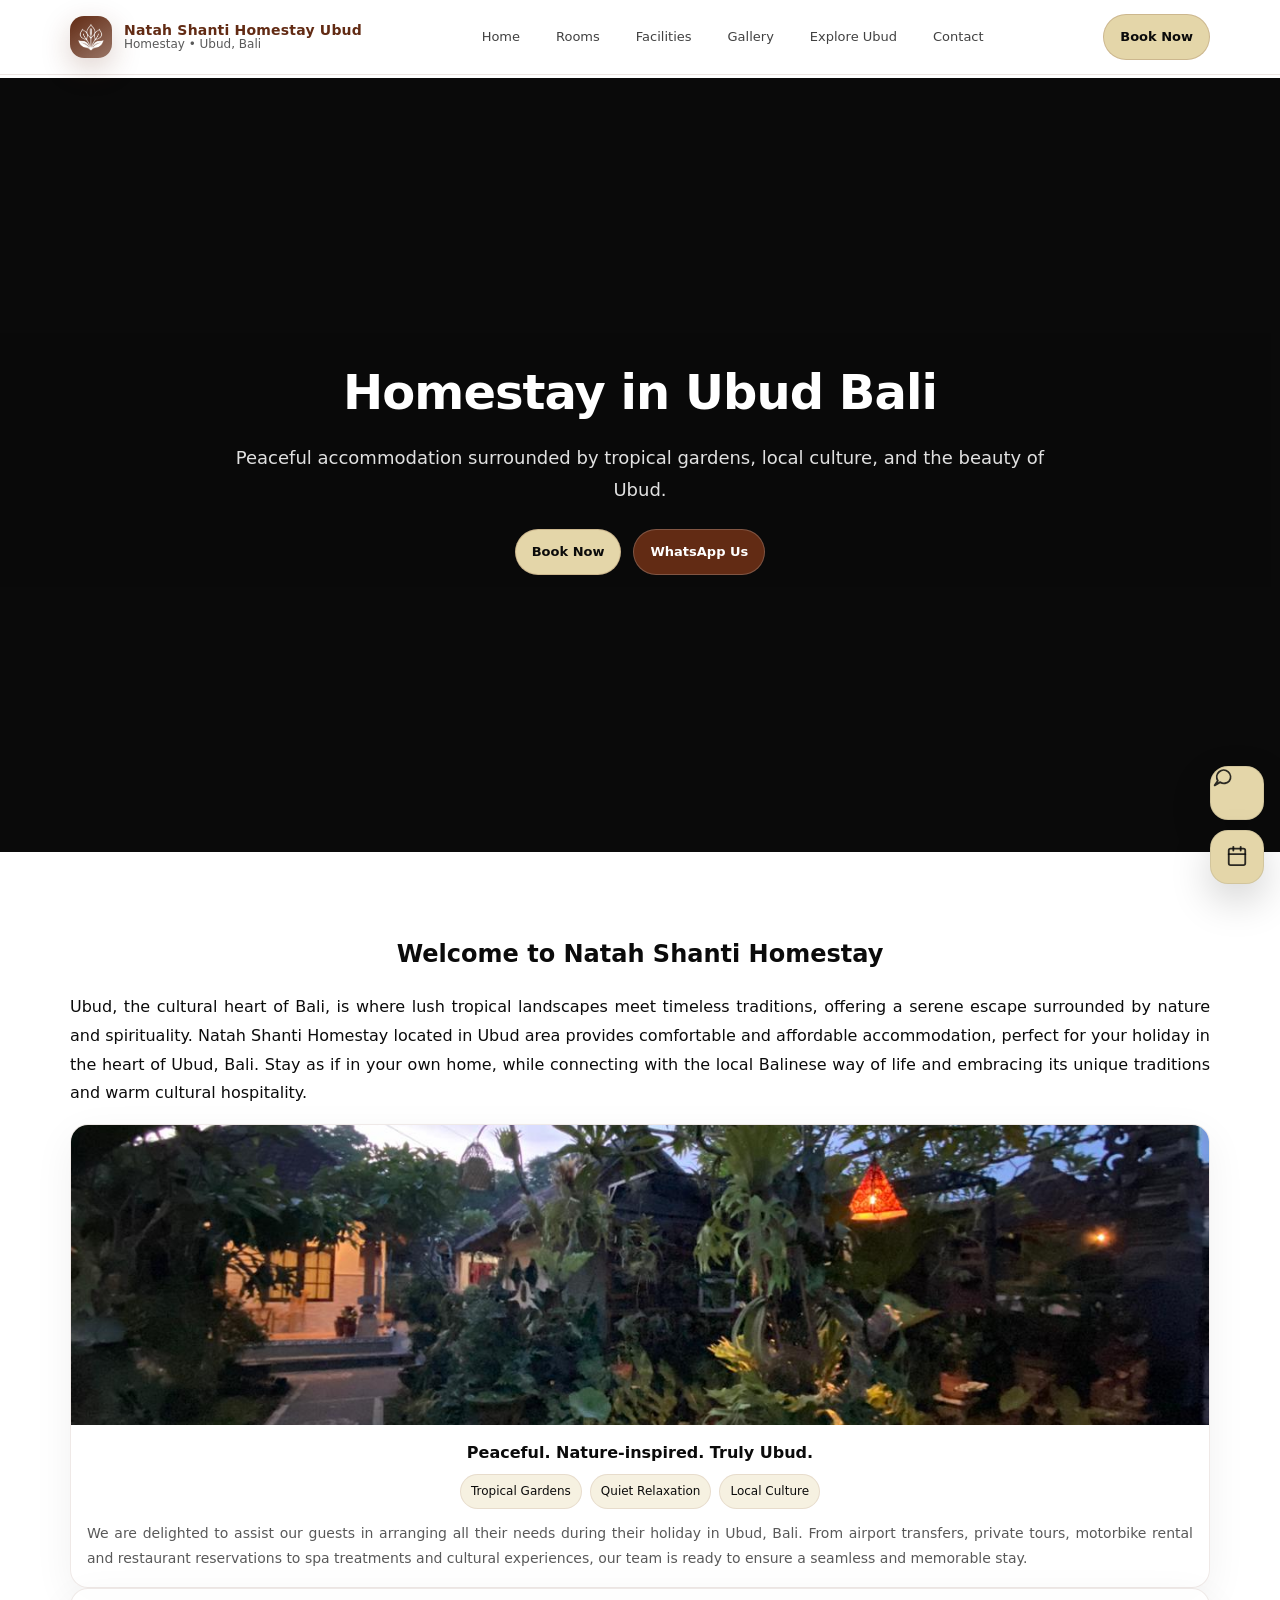
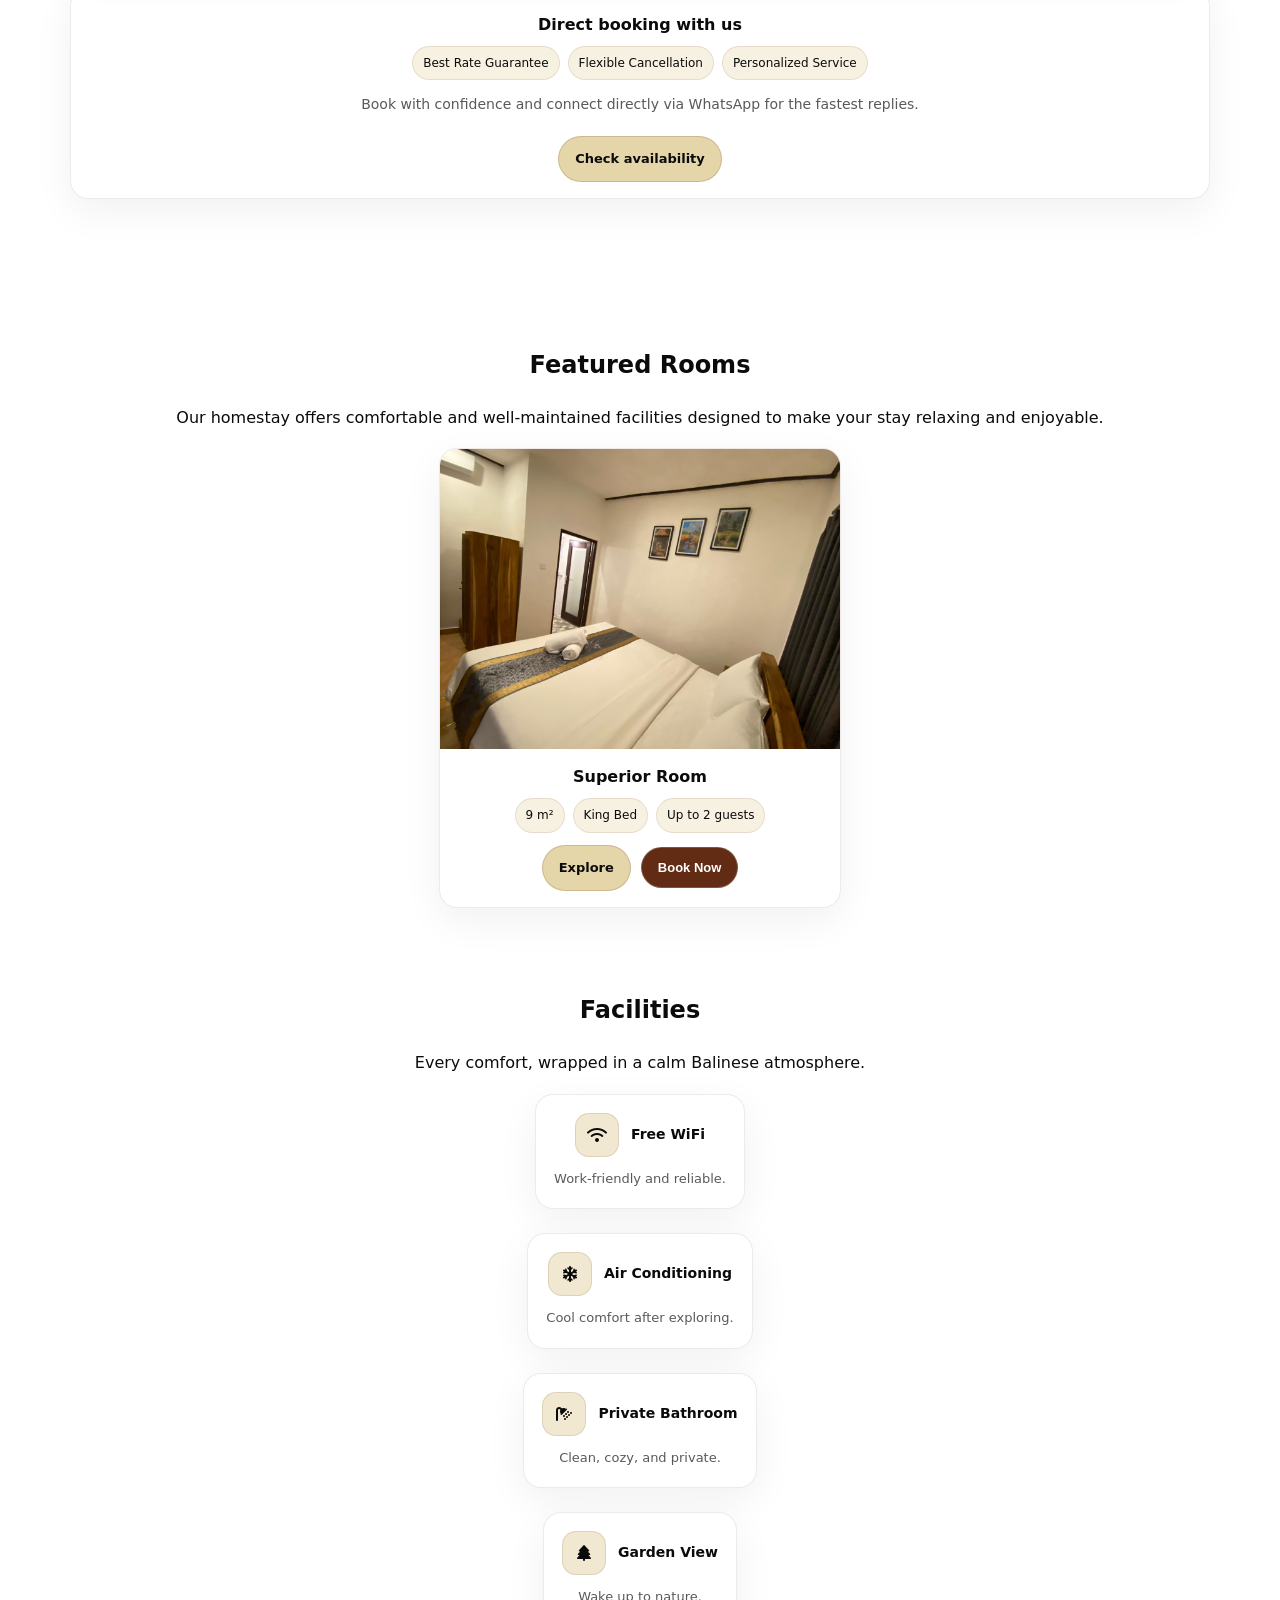
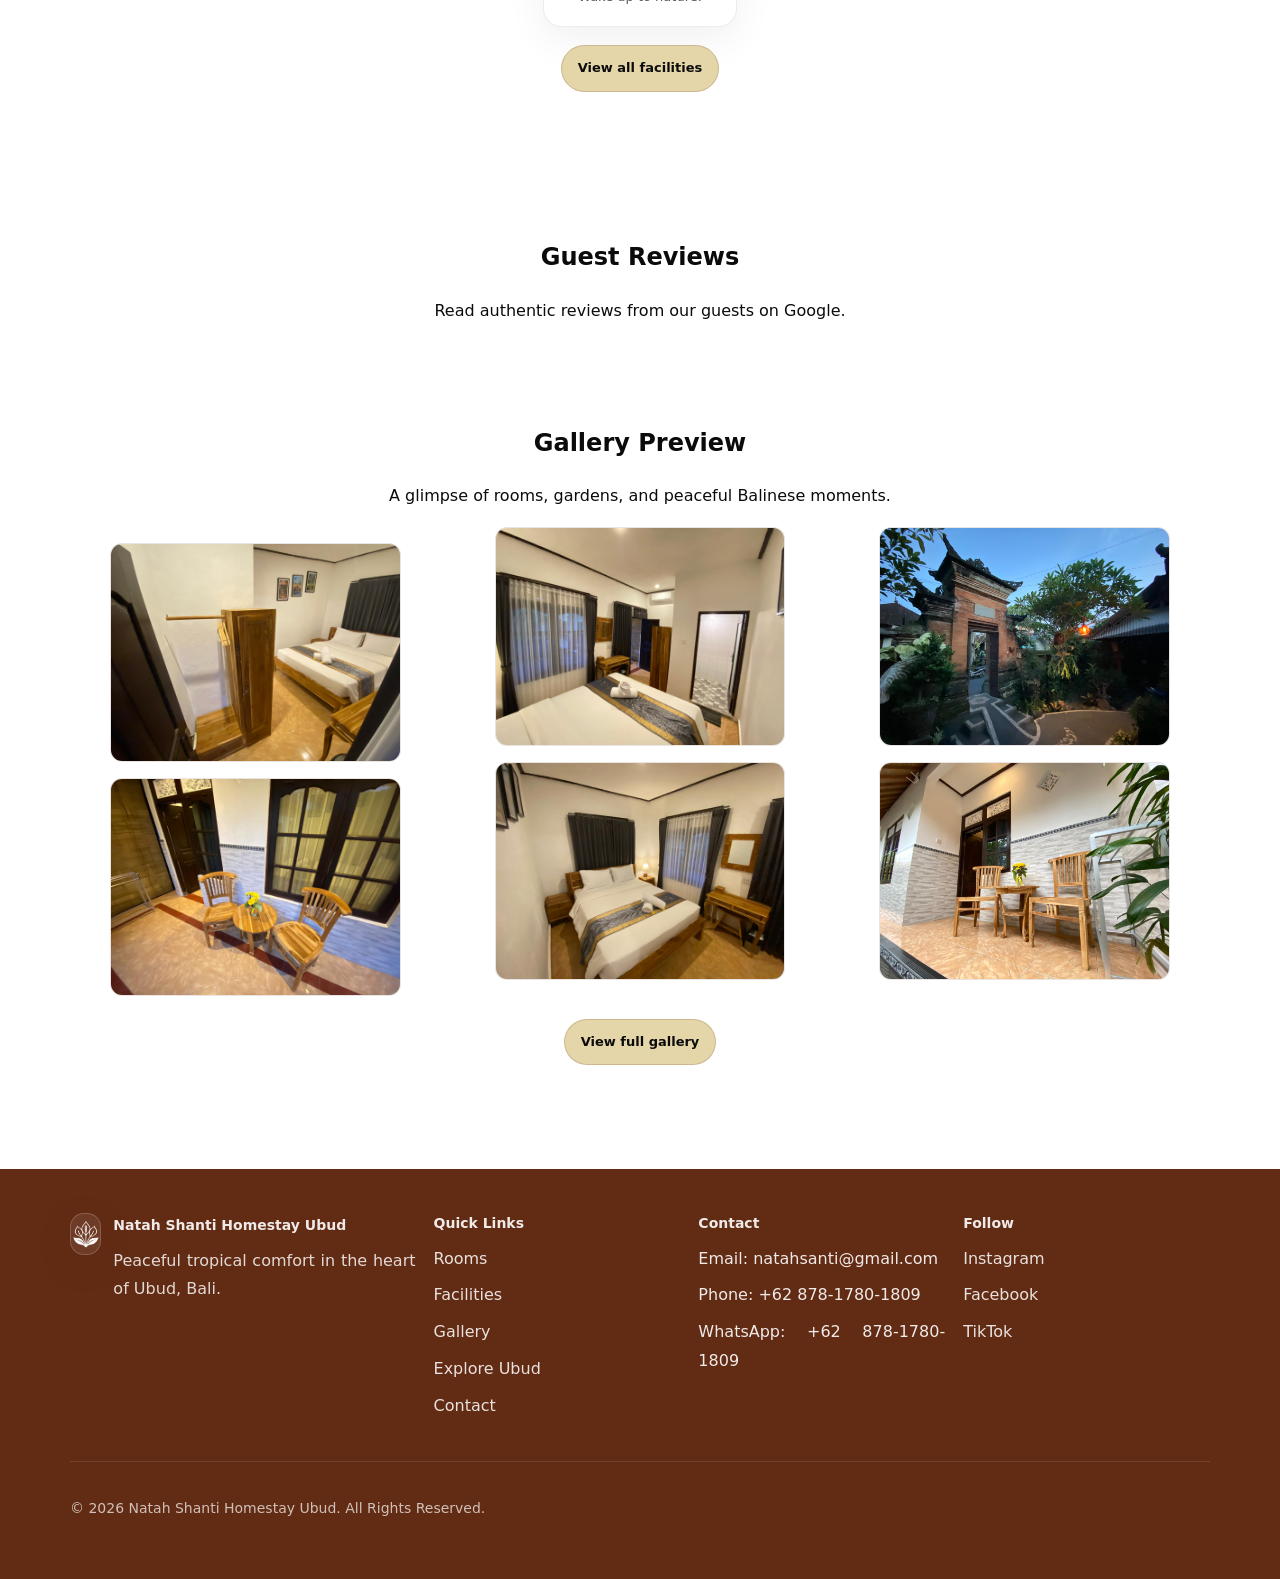
==== commit ee271044: "Update Natah Shanti website" ====
--- a/index.html
+++ b/index.html
@@ -20,7 +20,7 @@
     <meta name="referrer" content="origin-when-cross-origin" />
   </head>
 
-  <body data-whatsapp-phone="082144977772">
+  <body data-whatsapp-phone="628123456789">
     <!-- Set WhatsApp phone as countrycode without +, e.g. 628123456789 -->
     <script>
       // Helper: store WhatsApp phone on <html> for JS
@@ -250,14 +250,13 @@
 
     <!-- Sticky Book Now + WhatsApp -->
     <div class="sticky-book" aria-label="Quick booking actions">
-      <a class="fab" data-whatsapp-btn data-wa-message="Hi! I want to book a stay." aria-label="WhatsApp booking" href="https://wa.me/6287817801809">
+      <a class="fab" data-whatsapp-btn data-wa-message="Hi! I want to book a room at Natah Shanti Homestay Ubud." aria-label="WhatsApp booking" href="https://wa.me/6287817801809">
         <svg width="22" height="22" viewBox="0 0 24 24" fill="none" stroke="rgba(11,11,11,.85)" stroke-width="2" stroke-linecap="round" stroke-linejoin="round">
           <path d="M20.05 15.05a7.5 7.5 0 0 1-9.95 1.5L4 20l3.45-5.1a7.5 7.5 0 1 1 12.6.15Z"></path>
         </svg>
       </a>
       <div class="fab-label" style="display: none">Book Now</div>
       <button class="fab" type="button" aria-label="Book Now" onclick="document.querySelector('[data-book-now]')?.click()">
-        <!-- calendar icon -->
         <svg width="22" height="22" viewBox="0 0 24 24" fill="none" stroke="rgba(11,11,11,.85)" stroke-width="2" stroke-linecap="round" stroke-linejoin="round">
           <rect x="3" y="4" width="18" height="18" rx="2" ry="2"></rect>
           <line x1="16" y1="2" x2="16" y2="6"></line>
@@ -310,7 +309,7 @@
             </div>
             <div class="form-actions">
               <button class="btn btn-primary" type="submit">Send via WhatsApp</button>
-              <a class="btn btn-forest" href="mailto:madededi539@gmail.com">Send Via Email</a>
+              <a class="btn btn-forest" href="mailto:natahsanti@gmail.com">Send Via Email</a>
             </div>
           </form>
         </div>
@@ -353,7 +352,8 @@
           <div>
             <h3>Contact</h3>
             <p style="margin: 0; display: flex; flex-direction: column; gap: 8px">
-              <span>Email: madededi539@gmail.com</span>
+              <span>Email: natahsanti@gmail.com</span>
+
               <span>Phone: +62 878-1780-1809</span>
               <span>WhatsApp: +62 878-1780-1809</span>
             </p>
--- a/css/styles.css
+++ b/css/styles.css
@@ -453,7 +453,13 @@
   border: 1px solid rgba(98, 43, 20, 0.1);
   border-radius: var(--radius);
   box-shadow: 0 12px 40px rgba(0, 0, 0, 0.06);
-}
+  text-align: center;
+  display: flex;
+  flex-direction: column;
+  align-items: center;
+  justify-content: flex-start;
+}
+
 .icon-top {
   display: flex;
   align-items: center;
